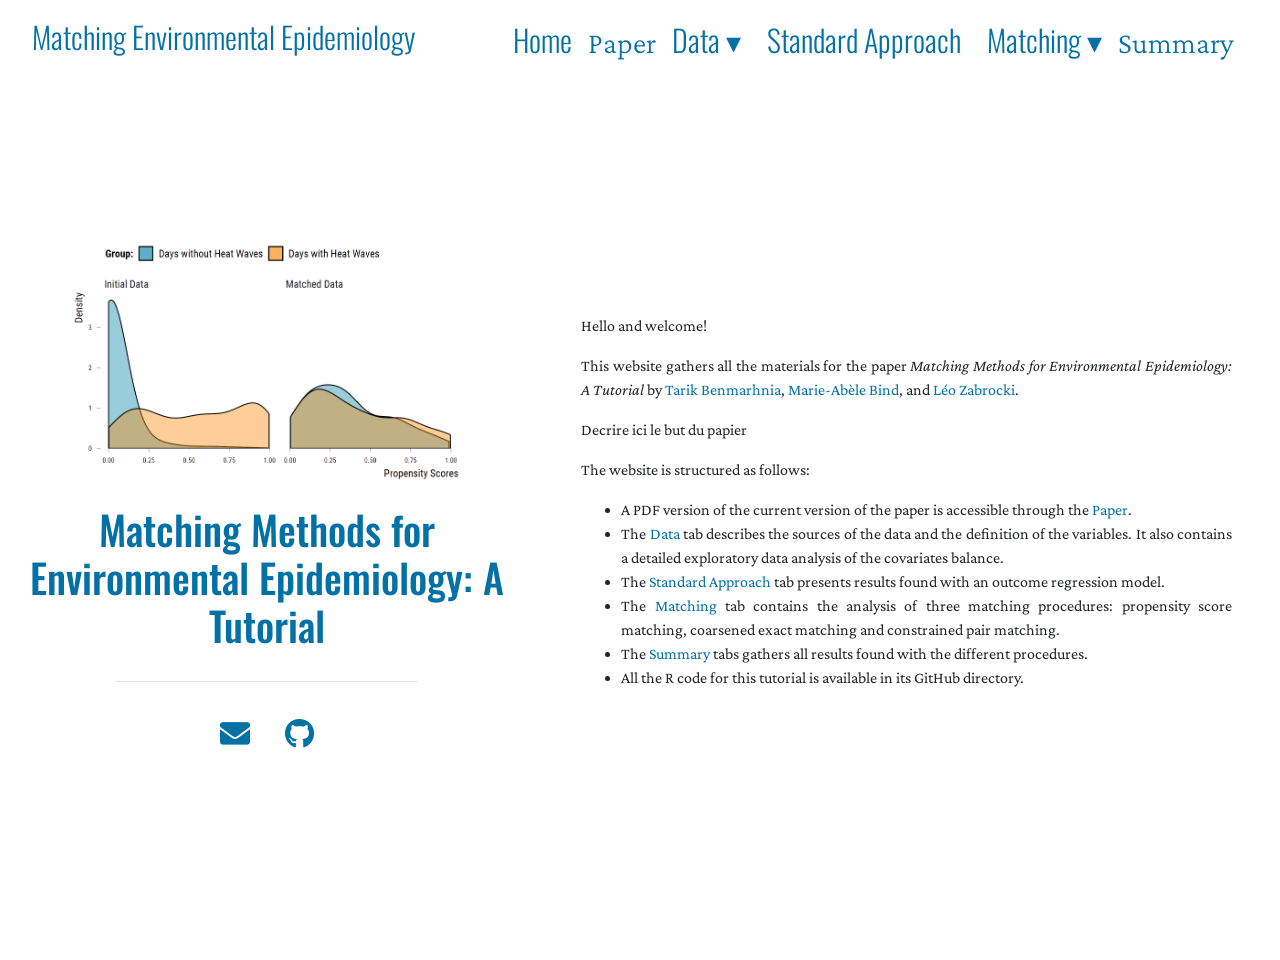
==== docs/index.html @ 8f3cc292 "push online" ====
<!doctype html>
<html lang="en">
  <head>
    <!-- Required meta tags -->
    <meta charset="utf-8">
    <meta name="viewport" content="width=device-width, initial-scale=1, shrink-to-fit=no">

    <!-- Bootstrap CSS -->
    <link rel="stylesheet" href="https://stackpath.bootstrapcdn.com/bootstrap/4.5.0/css/bootstrap.min.css">

    <link href="https://fonts.googleapis.com/css2?family=Roboto+Slab&display=swap" rel="stylesheet">
    <style type="text/css">body {font-family: 'Roboto Slab', serif;}</style>

    <title>Matching Methods for Environmental Epidemiology: A Tutorial</title>

    
          <!--radix_placeholder_navigation_in_header-->
          <meta name="distill:offset" content=""/>

          <script type="application/javascript">

            window.headroom_prevent_pin = false;

            window.document.addEventListener("DOMContentLoaded", function (event) {

              // initialize headroom for banner
              var header = $('header').get(0);
              var headerHeight = header.offsetHeight;
              var headroom = new Headroom(header, {
                tolerance: 5,
                onPin : function() {
                  if (window.headroom_prevent_pin) {
                    window.headroom_prevent_pin = false;
                    headroom.unpin();
                  }
                }
              });
              headroom.init();
              if(window.location.hash)
                headroom.unpin();
              $(header).addClass('headroom--transition');

              // offset scroll location for banner on hash change
              // (see: https://github.com/WickyNilliams/headroom.js/issues/38)
              window.addEventListener("hashchange", function(event) {
                window.scrollTo(0, window.pageYOffset - (headerHeight + 25));
              });

              // responsive menu
              $('.distill-site-header').each(function(i, val) {
                var topnav = $(this);
                var toggle = topnav.find('.nav-toggle');
                toggle.on('click', function() {
                  topnav.toggleClass('responsive');
                });
              });

              // nav dropdowns
              $('.nav-dropbtn').click(function(e) {
                $(this).next('.nav-dropdown-content').toggleClass('nav-dropdown-active');
                $(this).parent().siblings('.nav-dropdown')
                   .children('.nav-dropdown-content').removeClass('nav-dropdown-active');
              });
              $("body").click(function(e){
                $('.nav-dropdown-content').removeClass('nav-dropdown-active');
              });
              $(".nav-dropdown").click(function(e){
                e.stopPropagation();
              });
            });
          </script>

          <style type="text/css">

          /* Theme (user-documented overrideables for nav appearance) */

          .distill-site-nav {
            color: rgba(255, 255, 255, 0.8);
            background-color: #0F2E3D;
            font-size: 15px;
            font-weight: 300;
          }

          .distill-site-nav a {
            color: inherit;
            text-decoration: none;
          }

          .distill-site-nav a:hover {
            color: white;
          }

          @media print {
            .distill-site-nav {
              display: none;
            }
          }

          .distill-site-header {

          }

          .distill-site-footer {

          }


          /* Site Header */

          .distill-site-header {
            width: 100%;
            box-sizing: border-box;
            z-index: 3;
          }

          .distill-site-header .nav-left {
            display: inline-block;
            margin-left: 8px;
          }

          @media screen and (max-width: 768px) {
            .distill-site-header .nav-left {
              margin-left: 0;
            }
          }


          .distill-site-header .nav-right {
            float: right;
            margin-right: 8px;
          }

          .distill-site-header a,
          .distill-site-header .title {
            display: inline-block;
            text-align: center;
            padding: 14px 10px 14px 10px;
          }

          .distill-site-header .title {
            font-size: 18px;
            min-width: 150px;
          }

          .distill-site-header .logo {
            padding: 0;
          }

          .distill-site-header .logo img {
            display: none;
            max-height: 20px;
            width: auto;
            margin-bottom: -4px;
          }

          .distill-site-header .nav-image img {
            max-height: 18px;
            width: auto;
            display: inline-block;
            margin-bottom: -3px;
          }



          @media screen and (min-width: 1000px) {
            .distill-site-header .logo img {
              display: inline-block;
            }
            .distill-site-header .nav-left {
              margin-left: 20px;
            }
            .distill-site-header .nav-right {
              margin-right: 20px;
            }
            .distill-site-header .title {
              padding-left: 12px;
            }
          }


          .distill-site-header .nav-toggle {
            display: none;
          }

          .nav-dropdown {
            display: inline-block;
            position: relative;
          }

          .nav-dropdown .nav-dropbtn {
            border: none;
            outline: none;
            color: rgba(255, 255, 255, 0.8);
            padding: 16px 10px;
            background-color: transparent;
            font-family: inherit;
            font-size: inherit;
            font-weight: inherit;
            margin: 0;
            margin-top: 1px;
            z-index: 2;
          }

          .nav-dropdown-content {
            display: none;
            position: absolute;
            background-color: white;
            min-width: 200px;
            border: 1px solid rgba(0,0,0,0.15);
            border-radius: 4px;
            box-shadow: 0px 8px 16px 0px rgba(0,0,0,0.1);
            z-index: 1;
            margin-top: 2px;
            white-space: nowrap;
            padding-top: 4px;
            padding-bottom: 4px;
          }

          .nav-dropdown-content hr {
            margin-top: 4px;
            margin-bottom: 4px;
            border: none;
            border-bottom: 1px solid rgba(0, 0, 0, 0.1);
          }

          .nav-dropdown-active {
            display: block;
          }

          .nav-dropdown-content a, .nav-dropdown-content .nav-dropdown-header {
            color: black;
            padding: 6px 24px;
            text-decoration: none;
            display: block;
            text-align: left;
          }

          .nav-dropdown-content .nav-dropdown-header {
            display: block;
            padding: 5px 24px;
            padding-bottom: 0;
            text-transform: uppercase;
            font-size: 14px;
            color: #999999;
            white-space: nowrap;
          }

          .nav-dropdown:hover .nav-dropbtn {
            color: white;
          }

          .nav-dropdown-content a:hover {
            background-color: #ddd;
            color: black;
          }

          .nav-right .nav-dropdown-content {
            margin-left: -45%;
            right: 0;
          }

          @media screen and (max-width: 768px) {
            .distill-site-header a, .distill-site-header .nav-dropdown  {display: none;}
            .distill-site-header a.nav-toggle {
              float: right;
              display: block;
            }
            .distill-site-header .title {
              margin-left: 0;
            }
            .distill-site-header .nav-right {
              margin-right: 0;
            }
            .distill-site-header {
              overflow: hidden;
            }
            .nav-right .nav-dropdown-content {
              margin-left: 0;
            }
          }


          @media screen and (max-width: 768px) {
            .distill-site-header.responsive {position: relative; min-height: 500px; }
            .distill-site-header.responsive a.nav-toggle {
              position: absolute;
              right: 0;
              top: 0;
            }
            .distill-site-header.responsive a,
            .distill-site-header.responsive .nav-dropdown {
              display: block;
              text-align: left;
            }
            .distill-site-header.responsive .nav-left,
            .distill-site-header.responsive .nav-right {
              width: 100%;
            }
            .distill-site-header.responsive .nav-dropdown {float: none;}
            .distill-site-header.responsive .nav-dropdown-content {position: relative;}
            .distill-site-header.responsive .nav-dropdown .nav-dropbtn {
              display: block;
              width: 100%;
              text-align: left;
            }
          }

          /* Site Footer */

          .distill-site-footer {
            width: 100%;
            overflow: hidden;
            box-sizing: border-box;
            z-index: 3;
            margin-top: 30px;
            padding-top: 30px;
            padding-bottom: 30px;
            text-align: center;
          }

          /* Headroom */

          d-title {
            padding-top: 6rem;
          }

          @media print {
            d-title {
              padding-top: 4rem;
            }
          }

          .headroom {
            z-index: 1000;
            position: fixed;
            top: 0;
            left: 0;
            right: 0;
          }

          .headroom--transition {
            transition: all .4s ease-in-out;
          }

          .headroom--unpinned {
            top: -100px;
          }

          .headroom--pinned {
            top: 0;
          }

          /* adjust viewport for navbar height */
          /* helps vertically center bootstrap (non-distill) content */
          .min-vh-100 {
            min-height: calc(100vh - 100px) !important;
          }

          </style>

          <script src="site_libs/jquery-3.6.0/jquery-3.6.0.min.js"></script>
          <link href="site_libs/font-awesome-5.1.0/css/all.css" rel="stylesheet"/>
          <link href="site_libs/font-awesome-5.1.0/css/v4-shims.css" rel="stylesheet"/>
          <script src="site_libs/headroom-0.9.4/headroom.min.js"></script>
          <script src="site_libs/autocomplete-0.37.1/autocomplete.min.js"></script>
          <script src="site_libs/fuse-6.4.1/fuse.min.js"></script>

          <script type="application/javascript">

          function getMeta(metaName) {
            var metas = document.getElementsByTagName('meta');
            for (let i = 0; i < metas.length; i++) {
              if (metas[i].getAttribute('name') === metaName) {
                return metas[i].getAttribute('content');
              }
            }
            return '';
          }

          function offsetURL(url) {
            var offset = getMeta('distill:offset');
            return offset ? offset + '/' + url : url;
          }

          function createFuseIndex() {

            // create fuse index
            var options = {
              keys: [
                { name: 'title', weight: 20 },
                { name: 'categories', weight: 15 },
                { name: 'description', weight: 10 },
                { name: 'contents', weight: 5 },
              ],
              ignoreLocation: true,
              threshold: 0
            };
            var fuse = new window.Fuse([], options);

            // fetch the main search.json
            return fetch(offsetURL('search.json'))
              .then(function(response) {
                if (response.status == 200) {
                  return response.json().then(function(json) {
                    // index main articles
                    json.articles.forEach(function(article) {
                      fuse.add(article);
                    });
                    // download collections and index their articles
                    return Promise.all(json.collections.map(function(collection) {
                      return fetch(offsetURL(collection)).then(function(response) {
                        if (response.status === 200) {
                          return response.json().then(function(articles) {
                            articles.forEach(function(article) {
                              fuse.add(article);
                            });
                          })
                        } else {
                          return Promise.reject(
                            new Error('Unexpected status from search index request: ' +
                                      response.status)
                          );
                        }
                      });
                    })).then(function() {
                      return fuse;
                    });
                  });

                } else {
                  return Promise.reject(
                    new Error('Unexpected status from search index request: ' +
                                response.status)
                  );
                }
              });
          }

          window.document.addEventListener("DOMContentLoaded", function (event) {

            // get search element (bail if we don't have one)
            var searchEl = window.document.getElementById('distill-search');
            if (!searchEl)
              return;

            createFuseIndex()
              .then(function(fuse) {

                // make search box visible
                searchEl.classList.remove('hidden');

                // initialize autocomplete
                var options = {
                  autoselect: true,
                  hint: false,
                  minLength: 2,
                };
                window.autocomplete(searchEl, options, [{
                  source: function(query, callback) {
                    const searchOptions = {
                      isCaseSensitive: false,
                      shouldSort: true,
                      minMatchCharLength: 2,
                      limit: 10,
                    };
                    var results = fuse.search(query, searchOptions);
                    callback(results
                      .map(function(result) { return result.item; })
                    );
                  },
                  templates: {
                    suggestion: function(suggestion) {
                      var img = suggestion.preview && Object.keys(suggestion.preview).length > 0
                        ? `<img src="${offsetURL(suggestion.preview)}"</img>`
                        : '';
                      var html = `
                        <div class="search-item">
                          <h3>${suggestion.title}</h3>
                          <div class="search-item-description">
                            ${suggestion.description || ''}
                          </div>
                          <div class="search-item-preview">
                            ${img}
                          </div>
                        </div>
                      `;
                      return html;
                    }
                  }
                }]).on('autocomplete:selected', function(event, suggestion) {
                  window.location.href = offsetURL(suggestion.path);
                });
                // remove inline display style on autocompleter (we want to
                // manage responsive display via css)
                $('.algolia-autocomplete').css("display", "");
              })
              .catch(function(error) {
                console.log(error);
              });

          });

          </script>

          <style type="text/css">

          .nav-search {
            font-size: x-small;
          }

          /* Algolioa Autocomplete */

          .algolia-autocomplete {
            display: inline-block;
            margin-left: 10px;
            vertical-align: sub;
            background-color: white;
            color: black;
            padding: 6px;
            padding-top: 8px;
            padding-bottom: 0;
            border-radius: 6px;
            border: 1px #0F2E3D solid;
            width: 180px;
          }


          @media screen and (max-width: 768px) {
            .distill-site-nav .algolia-autocomplete {
              display: none;
              visibility: hidden;
            }
            .distill-site-nav.responsive .algolia-autocomplete {
              display: inline-block;
              visibility: visible;
            }
            .distill-site-nav.responsive .algolia-autocomplete .aa-dropdown-menu {
              margin-left: 0;
              width: 400px;
              max-height: 400px;
            }
          }

          .algolia-autocomplete .aa-input, .algolia-autocomplete .aa-hint {
            width: 90%;
            outline: none;
            border: none;
          }

          .algolia-autocomplete .aa-hint {
            color: #999;
          }
          .algolia-autocomplete .aa-dropdown-menu {
            width: 550px;
            max-height: 70vh;
            overflow-x: visible;
            overflow-y: scroll;
            padding: 5px;
            margin-top: 3px;
            margin-left: -150px;
            background-color: #fff;
            border-radius: 5px;
            border: 1px solid #999;
            border-top: none;
          }

          .algolia-autocomplete .aa-dropdown-menu .aa-suggestion {
            cursor: pointer;
            padding: 5px 4px;
            border-bottom: 1px solid #eee;
          }

          .algolia-autocomplete .aa-dropdown-menu .aa-suggestion:last-of-type {
            border-bottom: none;
            margin-bottom: 2px;
          }

          .algolia-autocomplete .aa-dropdown-menu .aa-suggestion .search-item {
            overflow: hidden;
            font-size: 0.8em;
            line-height: 1.4em;
          }

          .algolia-autocomplete .aa-dropdown-menu .aa-suggestion .search-item h3 {
            font-size: 1rem;
            margin-block-start: 0;
            margin-block-end: 5px;
          }

          .algolia-autocomplete .aa-dropdown-menu .aa-suggestion .search-item-description {
            display: inline-block;
            overflow: hidden;
            height: 2.8em;
            width: 80%;
            margin-right: 4%;
          }

          .algolia-autocomplete .aa-dropdown-menu .aa-suggestion .search-item-preview {
            display: inline-block;
            width: 15%;
          }

          .algolia-autocomplete .aa-dropdown-menu .aa-suggestion .search-item-preview img {
            height: 3em;
            width: auto;
            display: none;
          }

          .algolia-autocomplete .aa-dropdown-menu .aa-suggestion .search-item-preview img[src] {
            display: initial;
          }

          .algolia-autocomplete .aa-dropdown-menu .aa-suggestion.aa-cursor {
            background-color: #eee;
          }
          .algolia-autocomplete .aa-dropdown-menu .aa-suggestion em {
            font-weight: bold;
            font-style: normal;
          }

          </style>


          <!--/radix_placeholder_navigation_in_header-->
          <!--radix_placeholder_site_in_header-->
          <!--/radix_placeholder_site_in_header-->
          
          <style type="text/css">
          body {
            padding-top: 60px;
          }
          </style>
          <style type="text/css">
          /* base variables */

          /* Edit the CSS properties in this file to create a custom
             Distill theme. Only edit values in the right column
             for each row; values shown are the CSS defaults.
             To return any property to the default,
             you may set its value to: unset
             All rows must end with a semi-colon.                      */

          /* Optional: embed custom fonts here with `@import`          */
          /* This must remain at the top of this file.                 */



          html {
            /*-- Main font sizes --*/
            --title-size:      50px;
            --body-size:       1.06rem;
            --code-size:       14px;
            --aside-size:      12px;
            --fig-cap-size:    13px;
            /*-- Main font colors --*/
            --title-color:     #000000;
            --header-color:    rgba(0, 0, 0, 0.8);
            --body-color:      rgba(0, 0, 0, 0.8);
            --aside-color:     rgba(0, 0, 0, 0.6);
            --fig-cap-color:   rgba(0, 0, 0, 0.6);
            /*-- Specify custom fonts ~~~ must be imported above   --*/
            --heading-font:    sans-serif;
            --mono-font:       monospace;
            --body-font:       sans-serif;
            --navbar-font:     sans-serif;  /* websites + blogs only */
          }

          /*-- ARTICLE METADATA --*/
          d-byline {
            --heading-size:    0.6rem;
            --heading-color:   rgba(0, 0, 0, 0.5);
            --body-size:       0.8rem;
            --body-color:      rgba(0, 0, 0, 0.8);
          }

          /*-- ARTICLE TABLE OF CONTENTS --*/
          .d-contents {
            --heading-size:    18px;
            --contents-size:   13px;
          }

          /*-- ARTICLE APPENDIX --*/
          d-appendix {
            --heading-size:    15px;
            --heading-color:   rgba(0, 0, 0, 0.65);
            --text-size:       0.8em;
            --text-color:      rgba(0, 0, 0, 0.5);
          }

          /*-- WEBSITE HEADER + FOOTER --*/
          /* These properties only apply to Distill sites and blogs  */

          .distill-site-header {
            --title-size:       18px;
            --text-color:       rgba(255, 255, 255, 0.8);
            --text-size:        15px;
            --hover-color:      white;
            --bkgd-color:       #0F2E3D;
          }

          .distill-site-footer {
            --text-color:       rgba(255, 255, 255, 0.8);
            --text-size:        15px;
            --hover-color:      white;
            --bkgd-color:       #0F2E3D;
          }

          /*-- Additional custom styles --*/
          /* Add any additional CSS rules below                      */
          </style>
          <style type="text/css">
          /* base variables */

          /* Edit the CSS properties in this file to create a custom
             Distill theme. Only edit values in the right column
             for each row; values shown are the CSS defaults.
             To return any property to the default,
             you may set its value to: unset
             All rows must end with a semi-colon.                      */

          /* Optional: embed custom fonts here with `@import`          */
          /* This must remain at the top of this file.                 */

          /* Optional: embed custom fonts here with `@import`          */
          /* This must remain at the top of this file.                 */
          @import url('https://fonts.googleapis.com/css2?family=Roboto+Condensed');
          @import url('https://fonts.googleapis.com/css2?family=Roboto');
          @import url('https://fonts.googleapis.com/css2?family=Fira+Sans');
          @import url('https://fonts.googleapis.com/css2?family=Oswald');
          @import url('https://fonts.googleapis.com/css2?family=Crimson+Pro');


          html {
            /*-- Main font sizes --*/
            --title-size:      50px;
            --body-size:       20px;
            --code-size:       14px;
            --aside-size:      12px;
            --fig-cap-size:    13px;
            /*-- Main font colors --*/
            --title-color:     #0471a6;
            --header-color:    #0471a6;
            --body-color:      rgba(0, 0, 0, 0.8);
            --aside-color:     #0471a6;
            --fig-cap-color:   #0471a6;
            /*-- Specify custom fonts ~~~ must be imported above   --*/
            --heading-font:    'Oswald', sans-serif;
            --mono-font:       'Fira Sans', monospace;
            --body-font:       'Crimson Pro', serif;
            --navbar-font:     'Oswald', sans-serif;  /* websites + blogs only */
          }

          /*-- ARTICLE METADATA --*/
          d-byline {
            --heading-size:    0.6rem;
            --heading-color:   rgba(0, 0, 0, 0.5);
            --body-size:       0.8rem;
            --body-color:      rgba(0, 0, 0, 0.8);
          }

          /*-- ARTICLE TABLE OF CONTENTS --*/
          .d-contents {
            --heading-size:    18px;
            --contents-size:   13px;
          }

          /*-- ARTICLE APPENDIX --*/
          d-appendix {
            --heading-size:    15px;
            --heading-color:   rgba(0, 0, 0, 0.65);
            --text-size:       0.8em;
            --text-color:      rgba(0, 0, 0, 0.5);
          }

          /*-- WEBSITE HEADER + FOOTER --*/
          /* These properties only apply to Distill sites and blogs  */

          .distill-site-header {
            --title-size:       30px;
            --text-color:       #0471a6;
            --text-size:        30px;
            --hover-color:      #f4a261;
            --bkgd-color:       #FFFFFF;
            --font-weight:      700;

          }

          .distill-site-footer {
            --text-color:       rgba(255, 255, 255, 0.8);
            --text-size:        15px;
            --hover-color:      white;
            --bkgd-color:       #FFFFFF;
          }

          /*-- Additional custom styles --*/
          /* Add any additional CSS rules below                      */

          a:link {
            color: #0471a6;
          }

          /* mouse over link */
          a:hover {
            color: #f4a261;
          }


          a:visited {
            color: #0471a6;
          }


          /* Buttons on home page */

          .btn-outline-dark {
              background-color: #fff;
              font-size: 30px;
              color: #0471a6;
              border: 0px;
          }

          .btn-outline-dark:hover {
              background-color: #f4a261;
          }


          aside {
              float: right;
              color: blue;
          }
          </style>
          <style type="text/css">
          /* base style */

          /* FONT FAMILIES */

          :root {
            --heading-default: -apple-system, BlinkMacSystemFont, "Segoe UI", Roboto, Oxygen, Ubuntu, Cantarell, "Fira Sans", "Droid Sans", "Helvetica Neue", Arial, sans-serif;
            --mono-default: Consolas, Monaco, 'Andale Mono', 'Ubuntu Mono', monospace;
            --body-default: -apple-system, BlinkMacSystemFont, "Segoe UI", Roboto, Oxygen, Ubuntu, Cantarell, "Fira Sans", "Droid Sans", "Helvetica Neue", Arial, sans-serif;
          }

          body,
          .posts-list .post-preview p,
          .posts-list .description p {
            font-family: var(--body-font), var(--body-default);
          }

          h1, h2, h3, h4, h5, h6,
          .posts-list .post-preview h2,
          .posts-list .description h2 {
            font-family: var(--heading-font), var(--heading-default);
          }

          d-article div.sourceCode code,
          d-article pre code {
            font-family: var(--mono-font), var(--mono-default);
          }


          /*-- TITLE --*/
          d-title h1,
          .posts-list > h1 {
            color: var(--title-color, black);
          }

          d-title h1 {
            font-size: var(--title-size, 50px);
          }

          /*-- HEADERS --*/
          d-article h1,
          d-article h2,
          d-article h3,
          d-article h4,
          d-article h5,
          d-article h6 {
            color: var(--header-color, rgba(0, 0, 0, 0.8));
          }

          /*-- BODY --*/
          d-article > p,  /* only text inside of <p> tags */
          d-article > ul, /* lists */
          d-article > ol {
            color: var(--body-color, rgba(0, 0, 0, 0.8));
            font-size: var(--body-size, 1.06rem);
          }


          /*-- CODE --*/
          d-article div.sourceCode code,
          d-article pre code {
            font-size: var(--code-size, 14px);
          }

          /*-- ASIDE --*/
          d-article aside {
            font-size: var(--aside-size, 12px);
            color: var(--aside-color, rgba(0, 0, 0, 0.6));
          }

          /*-- FIGURE CAPTIONS --*/
          figure .caption,
          figure figcaption,
          .figure .caption {
            font-size: var(--fig-cap-size, 13px);
            color: var(--fig-cap-color, rgba(0, 0, 0, 0.6));
          }

          /*-- METADATA --*/
          d-byline h3 {
            font-size: var(--heading-size, 0.6rem);
            color: var(--heading-color, rgba(0, 0, 0, 0.5));
          }

          d-byline {
            font-size: var(--body-size, 0.8rem);
            color: var(--body-color, rgba(0, 0, 0, 0.8));
          }

          d-byline a,
          d-article d-byline a {
            color: var(--body-color, rgba(0, 0, 0, 0.8));
          }

          /*-- TABLE OF CONTENTS --*/
          .d-contents nav h3 {
            font-size: var(--heading-size, 18px);
          }

          .d-contents nav a {
            font-size: var(--contents-size, 13px);
          }

          /*-- APPENDIX --*/
          d-appendix h3 {
            font-size: var(--heading-size, 15px);
            color: var(--heading-color, rgba(0, 0, 0, 0.65));
          }

          d-appendix {
            font-size: var(--text-size, 0.8em);
            color: var(--text-color, rgba(0, 0, 0, 0.5));
          }

          d-appendix d-footnote-list a.footnote-backlink {
            color: var(--text-color, rgba(0, 0, 0, 0.5));
          }

          /*-- WEBSITE HEADER + FOOTER --*/
          .distill-site-header .title {
            font-size: var(--title-size, 18px);
            font-family: var(--navbar-font), var(--heading-default);
          }

          .distill-site-header a,
          .nav-dropdown .nav-dropbtn {
            font-family: var(--navbar-font), var(--heading-default);
          }

          .nav-dropdown .nav-dropbtn {
            color: var(--text-color, rgba(255, 255, 255, 0.8));
            font-size: var(--text-size, 15px);
          }

          .distill-site-header a:hover,
          .nav-dropdown:hover .nav-dropbtn {
            color: var(--hover-color, white);
          }

          .distill-site-header {
            font-size: var(--text-size, 15px);
            color: var(--text-color, rgba(255, 255, 255, 0.8));
            background-color: var(--bkgd-color, #0F2E3D);
          }

          .distill-site-footer {
            font-size: var(--text-size, 15px);
            color: var(--text-color, rgba(255, 255, 255, 0.8));
            background-color: var(--bkgd-color, #0F2E3D);
          }

          .distill-site-footer a:hover {
            color: var(--hover-color, white);
          }</style>
          <script src="C:\Users\leoza\OneDrive\Documents\R\win-library\4.1\rmarkdown\rmd\h\pandoc\header-attrs.js"></script>
    
    
  </head>
  <body>

          <!--radix_placeholder_navigation_before_body-->
          <header class="header header--fixed" role="banner">
          <nav class="distill-site-nav distill-site-header">
          <div class="nav-left">
          <a href="index.html" class="title">Matching Environmental Epidemiology</a>
          </div>
          <div class="nav-right">
          <a href="index.html">Home</a>
          <span class="nav-dropdown-header">Paper</span>
          <div class="nav-dropdown">
          <button class="nav-dropbtn">
          Data
           
          <span class="down-arrow">&#x25BE;</span>
          </button>
          <div class="nav-dropdown-content">
          <span class="nav-dropdown-header">Sources</span>
          <span class="nav-dropdown-header">Codebook</span>
          <a href="eda_covariates_balance.html">EDA</a>
          </div>
          </div>
          <a href="outcome_regression_analysis.html">Standard Approach</a>
          <div class="nav-dropdown">
          <button class="nav-dropbtn">
          Matching
           
          <span class="down-arrow">&#x25BE;</span>
          </button>
          <div class="nav-dropdown-content">
          <span class="nav-dropdown-header">Propensity Score Matching</span>
          <a href="propensity_score_matching.html"></a>
          <span class="nav-dropdown-header">Coarsened Exact Matching</span>
          <a href="coarsened_exact_matching.html"></a>
          <span class="nav-dropdown-header">Constrained Pair Matching</span>
          <a href="constrained_pair_matching.html"></a>
          </div>
          </div>
          <span class="nav-dropdown-header">Summary</span>
          <a href="summary_results.html"></a>
          <a href="javascript:void(0);" class="nav-toggle">&#9776;</a>
          </div>
          </nav>
          </header>
          <!--/radix_placeholder_navigation_before_body-->
          <!--radix_placeholder_site_before_body-->
          <!--/radix_placeholder_site_before_body-->
    
    <div class="container-fluid d-none d-lg-block d-xl-block">
      <div class="d-flex row flex-row vh-100">
        <div class="d-flex flex-column col-5 align-items-center text-center align-self-center">
          <div class="mx-auto text-center">
            <div class="p-3">
              <img src=3.outputs/cover_picture.png style="height:15rem" class="rounded">
            </div>
            <div class="p-2">
              <h1>Matching Methods for Environmental Epidemiology: A Tutorial</h1>
            </div>
            <hr style="width:60%;"/>
            <div class="p-2">
              <div id="icon-list">
                <ul class="list-inline">
                                    <li class="list-inline-item">
                    <a href=mailto:leo.zabrocki@gmail.com>
                      <button type="button" class="btn btn-outline-dark mb-2">
                        <i id="icons" class="fas fa-envelope big-icon"></i>
                      </button>
                    </a>
                  </li>
                                    <li class="list-inline-item">
                    <a href=https://github.com/lzabrocki>
                      <button type="button" class="btn btn-outline-dark mb-2">
                        <i id="icons" class="fab fa-github big-icon"></i>
                      </button>
                    </a>
                  </li>
                                  </ul>
              </div>
            </div>
          </div>
        </div>
<div class="d-flex flex-column col px-5 align-items-center align-self-center mh-100" style="overflow-y: none;">
          <div class="my-5" id="content">
            <style type="text/css">
            a:link {
              color: #0471a6;
            }

            a:hover {
              color: #f4a261;
            }

            a:visited {
              color: #0471a6;
            }

            h1 {
              color: #0471a6;
            }
            </style>
            <div align="justify">
            <p>Hello and welcome!</p>
            <p>This website gathers all the materials for the paper <em>Matching Methods for Environmental Epidemiology: A Tutorial</em> by <a href="https://profiles.ucsd.edu/tarik.benmarhnia">Tarik Benmarhnia</a>, <a href="https://biostatistics.massgeneral.org/faculty/marie-abele-bind-phd/">Marie-Abèle Bind</a>, and <a href="https://lzabrocki.github.io/">Léo Zabrocki</a>.</p>
            <p>Decrire ici le but du papier</p>
            <p>The website is structured as follows:</p>
            <ul>
            <li>A PDF version of the current version of the paper is accessible through the <span style="color:#0471a6">Paper</span>.</li>
            <li>The <span style="color:#0471a6">Data</span> tab describes the sources of the data and the definition of the variables. It also contains a detailed exploratory data analysis of the covariates balance.</li>
            <li>The <span style="color:#0471a6">Standard Approach</span> tab presents results found with an outcome regression model.</li>
            <li>The <span style="color:#0471a6">Matching</span> tab contains the analysis of three matching procedures: propensity score matching, coarsened exact matching and constrained pair matching.</li>
            <li>The <span style="color:#0471a6">Summary</span> tabs gathers all results found with the different procedures.</li>
            <li>All the R code for this tutorial is available in its GitHub directory.</li>
            </ul>
            </div>
          </div>
        </div>
      </div>
    </div>

    <div class="container-flex min-vh-100 d-block d-lg-none d-xl-none">
      <div class="d-flex flex-row justify-content-center">
        <div class="d-flex flex-col">
          <div class="mx-auto">
            <div class="p-3 mt-3 text-center">
              <img src=3.outputs/cover_picture.png style="height:15rem" class="rounded">
            </div>
            <div class="p-2 text-center">
              <h1>Matching Methods for Environmental Epidemiology: A Tutorial</h1>
            </div>
            <hr style="width:60%;"/>

            <div class="row justify-content-center align-items-center">
              <div class="col-8 p-1 text-center">
                <div class="list-group">
                                    <a href=mailto:leo.zabrocki@gmail.com>
                    <button type="button" class="list-group-item list-group-item-action my-1 rounded">
                      <i id="icons" class="fas fa-envelope big-icon"></i>
                    </button>
                  </a>
                                    <a href=https://github.com/lzabrocki>
                    <button type="button" class="list-group-item list-group-item-action my-1 rounded">
                      <i id="icons" class="fab fa-github big-icon"></i>
                    </button>
                  </a>
                                  </div>
              </div>
            </div>
            <div class="p pt-4 px-5">
              <style type="text/css">
              a:link {
                color: #0471a6;
              }

              a:hover {
                color: #f4a261;
              }

              a:visited {
                color: #0471a6;
              }

              h1 {
                color: #0471a6;
              }
              </style>
              <div align="justify">
              <p>Hello and welcome!</p>
              <p>This website gathers all the materials for the paper <em>Matching Methods for Environmental Epidemiology: A Tutorial</em> by <a href="https://profiles.ucsd.edu/tarik.benmarhnia">Tarik Benmarhnia</a>, <a href="https://biostatistics.massgeneral.org/faculty/marie-abele-bind-phd/">Marie-Abèle Bind</a>, and <a href="https://lzabrocki.github.io/">Léo Zabrocki</a>.</p>
              <p>Decrire ici le but du papier</p>
              <p>The website is structured as follows:</p>
              <ul>
              <li>A PDF version of the current version of the paper is accessible through the <span style="color:#0471a6">Paper</span>.</li>
              <li>The <span style="color:#0471a6">Data</span> tab describes the sources of the data and the definition of the variables. It also contains a detailed exploratory data analysis of the covariates balance.</li>
              <li>The <span style="color:#0471a6">Standard Approach</span> tab presents results found with an outcome regression model.</li>
              <li>The <span style="color:#0471a6">Matching</span> tab contains the analysis of three matching procedures: propensity score matching, coarsened exact matching and constrained pair matching.</li>
              <li>The <span style="color:#0471a6">Summary</span> tabs gathers all results found with the different procedures.</li>
              <li>All the R code for this tutorial is available in its GitHub directory.</li>
              </ul>
              </div>
            </div>
        </div>
      </div>
    </div>

    <!-- Optional JavaScript -->
    <!-- jQuery first, then Popper.js, then Bootstrap JS -->
    <script src="https://code.jquery.com/jquery-3.5.1.slim.min.js" integrity="sha384-DfXdz2htPH0lsSSs5nCTpuj/zy4C+OGpamoFVy38MVBnE+IbbVYUew+OrCXaRkfj" crossorigin="anonymous"></script>
    <script src="https://cdn.jsdelivr.net/npm/popper.js@1.16.0/dist/umd/popper.min.js" integrity="sha384-Q6E9RHvbIyZFJoft+2mJbHaEWldlvI9IOYy5n3zV9zzTtmI3UksdQRVvoxMfooAo" crossorigin="anonymous"></script>
    <script src="https://stackpath.bootstrapcdn.com/bootstrap/4.5.0/js/bootstrap.min.js" integrity="sha384-OgVRvuATP1z7JjHLkuOU7Xw704+h835Lr+6QL9UvYjZE3Ipu6Tp75j7Bh/kR0JKI" crossorigin="anonymous"></script>

      <!--radix_placeholder_site_after_body-->
      <!--/radix_placeholder_site_after_body-->
      <!--radix_placeholder_navigation_after_body-->
      <!--/radix_placeholder_navigation_after_body-->
  
  </body>
</html>
---- docs/site_libs/font-awesome-5.1.0/css/all.css ----
/*!
 * Font Awesome Free 5.1.0 by @fontawesome - https://fontawesome.com
 * License - https://fontawesome.com/license (Icons: CC BY 4.0, Fonts: SIL OFL 1.1, Code: MIT License)
 */
.fa,.fab,.fal,.far,.fas{-moz-osx-font-smoothing:grayscale;-webkit-font-smoothing:antialiased;display:inline-block;font-style:normal;font-variant:normal;text-rendering:auto;line-height:1}.fa-lg{font-size:1.33333em;line-height:.75em;vertical-align:-.0667em}.fa-xs{font-size:.75em}.fa-sm{font-size:.875em}.fa-1x{font-size:1em}.fa-2x{font-size:2em}.fa-3x{font-size:3em}.fa-4x{font-size:4em}.fa-5x{font-size:5em}.fa-6x{font-size:6em}.fa-7x{font-size:7em}.fa-8x{font-size:8em}.fa-9x{font-size:9em}.fa-10x{font-size:10em}.fa-fw{text-align:center;width:1.25em}.fa-ul{list-style-type:none;margin-left:2.5em;padding-left:0}.fa-ul>li{position:relative}.fa-li{left:-2em;position:absolute;text-align:center;width:2em;line-height:inherit}.fa-border{border:.08em solid #eee;border-radius:.1em;padding:.2em .25em .15em}.fa-pull-left{float:left}.fa-pull-right{float:right}.fa.fa-pull-left,.fab.fa-pull-left,.fal.fa-pull-left,.far.fa-pull-left,.fas.fa-pull-left{margin-right:.3em}.fa.fa-pull-right,.fab.fa-pull-right,.fal.fa-pull-right,.far.fa-pull-right,.fas.fa-pull-right{margin-left:.3em}.fa-spin{animation:a 2s infinite linear}.fa-pulse{animation:a 1s infinite steps(8)}@keyframes a{0%{transform:rotate(0deg)}to{transform:rotate(1turn)}}.fa-rotate-90{-ms-filter:"progid:DXImageTransform.Microsoft.BasicImage(rotation=1)";transform:rotate(90deg)}.fa-rotate-180{-ms-filter:"progid:DXImageTransform.Microsoft.BasicImage(rotation=2)";transform:rotate(180deg)}.fa-rotate-270{-ms-filter:"progid:DXImageTransform.Microsoft.BasicImage(rotation=3)";transform:rotate(270deg)}.fa-flip-horizontal{-ms-filter:"progid:DXImageTransform.Microsoft.BasicImage(rotation=0, mirror=1)";transform:scaleX(-1)}.fa-flip-vertical{transform:scaleY(-1)}.fa-flip-horizontal.fa-flip-vertical,.fa-flip-vertical{-ms-filter:"progid:DXImageTransform.Microsoft.BasicImage(rotation=2, mirror=1)"}.fa-flip-horizontal.fa-flip-vertical{transform:scale(-1)}:root .fa-flip-horizontal,:root .fa-flip-vertical,:root .fa-rotate-90,:root .fa-rotate-180,:root .fa-rotate-270{-webkit-filter:none;filter:none}.fa-stack{display:inline-block;height:2em;line-height:2em;position:relative;vertical-align:middle;width:2em}.fa-stack-1x,.fa-stack-2x{left:0;position:absolute;text-align:center;width:100%}.fa-stack-1x{line-height:inherit}.fa-stack-2x{font-size:2em}.fa-inverse{color:#fff}.fa-500px:before{content:"\f26e"}.fa-accessible-icon:before{content:"\f368"}.fa-accusoft:before{content:"\f369"}.fa-address-book:before{content:"\f2b9"}.fa-address-card:before{content:"\f2bb"}.fa-adjust:before{content:"\f042"}.fa-adn:before{content:"\f170"}.fa-adversal:before{content:"\f36a"}.fa-affiliatetheme:before{content:"\f36b"}.fa-algolia:before{content:"\f36c"}.fa-align-center:before{content:"\f037"}.fa-align-justify:before{content:"\f039"}.fa-align-left:before{content:"\f036"}.fa-align-right:before{content:"\f038"}.fa-allergies:before{content:"\f461"}.fa-amazon:before{content:"\f270"}.fa-amazon-pay:before{content:"\f42c"}.fa-ambulance:before{content:"\f0f9"}.fa-american-sign-language-interpreting:before{content:"\f2a3"}.fa-amilia:before{content:"\f36d"}.fa-anchor:before{content:"\f13d"}.fa-android:before{content:"\f17b"}.fa-angellist:before{content:"\f209"}.fa-angle-double-down:before{content:"\f103"}.fa-angle-double-left:before{content:"\f100"}.fa-angle-double-right:before{content:"\f101"}.fa-angle-double-up:before{content:"\f102"}.fa-angle-down:before{content:"\f107"}.fa-angle-left:before{content:"\f104"}.fa-angle-right:before{content:"\f105"}.fa-angle-up:before{content:"\f106"}.fa-angry:before{content:"\f556"}.fa-angrycreative:before{content:"\f36e"}.fa-angular:before{content:"\f420"}.fa-app-store:before{content:"\f36f"}.fa-app-store-ios:before{content:"\f370"}.fa-apper:before{content:"\f371"}.fa-apple:before{content:"\f179"}.fa-apple-pay:before{content:"\f415"}.fa-archive:before{content:"\f187"}.fa-archway:before{content:"\f557"}.fa-arrow-alt-circle-down:before{content:"\f358"}.fa-arrow-alt-circle-left:before{content:"\f359"}.fa-arrow-alt-circle-right:before{content:"\f35a"}.fa-arrow-alt-circle-up:before{content:"\f35b"}.fa-arrow-circle-down:before{content:"\f0ab"}.fa-arrow-circle-left:before{content:"\f0a8"}.fa-arrow-circle-right:before{content:"\f0a9"}.fa-arrow-circle-up:before{content:"\f0aa"}.fa-arrow-down:before{content:"\f063"}.fa-arrow-left:before{content:"\f060"}.fa-arrow-right:before{content:"\f061"}.fa-arrow-up:before{content:"\f062"}.fa-arrows-alt:before{content:"\f0b2"}.fa-arrows-alt-h:before{content:"\f337"}.fa-arrows-alt-v:before{content:"\f338"}.fa-assistive-listening-systems:before{content:"\f2a2"}.fa-asterisk:before{content:"\f069"}.fa-asymmetrik:before{content:"\f372"}.fa-at:before{content:"\f1fa"}.fa-atlas:before{content:"\f558"}.fa-audible:before{content:"\f373"}.fa-audio-description:before{content:"\f29e"}.fa-autoprefixer:before{content:"\f41c"}.fa-avianex:before{content:"\f374"}.fa-aviato:before{content:"\f421"}.fa-award:before{content:"\f559"}.fa-aws:before{content:"\f375"}.fa-backspace:before{content:"\f55a"}.fa-backward:before{content:"\f04a"}.fa-balance-scale:before{content:"\f24e"}.fa-ban:before{content:"\f05e"}.fa-band-aid:before{content:"\f462"}.fa-bandcamp:before{content:"\f2d5"}.fa-barcode:before{content:"\f02a"}.fa-bars:before{content:"\f0c9"}.fa-baseball-ball:before{content:"\f433"}.fa-basketball-ball:before{content:"\f434"}.fa-bath:before{content:"\f2cd"}.fa-battery-empty:before{content:"\f244"}.fa-battery-full:before{content:"\f240"}.fa-battery-half:before{content:"\f242"}.fa-battery-quarter:before{content:"\f243"}.fa-battery-three-quarters:before{content:"\f241"}.fa-bed:before{content:"\f236"}.fa-beer:before{content:"\f0fc"}.fa-behance:before{content:"\f1b4"}.fa-behance-square:before{content:"\f1b5"}.fa-bell:before{content:"\f0f3"}.fa-bell-slash:before{content:"\f1f6"}.fa-bezier-curve:before{content:"\f55b"}.fa-bicycle:before{content:"\f206"}.fa-bimobject:before{content:"\f378"}.fa-binoculars:before{content:"\f1e5"}.fa-birthday-cake:before{content:"\f1fd"}.fa-bitbucket:before{content:"\f171"}.fa-bitcoin:before{content:"\f379"}.fa-bity:before{content:"\f37a"}.fa-black-tie:before{content:"\f27e"}.fa-blackberry:before{content:"\f37b"}.fa-blender:before{content:"\f517"}.fa-blind:before{content:"\f29d"}.fa-blogger:before{content:"\f37c"}.fa-blogger-b:before{content:"\f37d"}.fa-bluetooth:before{content:"\f293"}.fa-bluetooth-b:before{content:"\f294"}.fa-bold:before{content:"\f032"}.fa-bolt:before{content:"\f0e7"}.fa-bomb:before{content:"\f1e2"}.fa-bong:before{content:"\f55c"}.fa-book:before{content:"\f02d"}.fa-book-open:before{content:"\f518"}.fa-bookmark:before{content:"\f02e"}.fa-bowling-ball:before{content:"\f436"}.fa-box:before{content:"\f466"}.fa-box-open:before{content:"\f49e"}.fa-boxes:before{content:"\f468"}.fa-braille:before{content:"\f2a1"}.fa-briefcase:before{content:"\f0b1"}.fa-briefcase-medical:before{content:"\f469"}.fa-broadcast-tower:before{content:"\f519"}.fa-broom:before{content:"\f51a"}.fa-brush:before{content:"\f55d"}.fa-btc:before{content:"\f15a"}.fa-bug:before{content:"\f188"}.fa-building:before{content:"\f1ad"}.fa-bullhorn:before{content:"\f0a1"}.fa-bullseye:before{content:"\f140"}.fa-burn:before{content:"\f46a"}.fa-buromobelexperte:before{content:"\f37f"}.fa-bus:before{content:"\f207"}.fa-bus-alt:before{content:"\f55e"}.fa-buysellads:before{content:"\f20d"}.fa-calculator:before{content:"\f1ec"}.fa-calendar:before{content:"\f133"}.fa-calendar-alt:before{content:"\f073"}.fa-calendar-check:before{content:"\f274"}.fa-calendar-minus:before{content:"\f272"}.fa-calendar-plus:before{content:"\f271"}.fa-calendar-times:before{content:"\f273"}.fa-camera:before{content:"\f030"}.fa-camera-retro:before{content:"\f083"}.fa-cannabis:before{content:"\f55f"}.fa-capsules:before{content:"\f46b"}.fa-car:before{content:"\f1b9"}.fa-caret-down:before{content:"\f0d7"}.fa-caret-left:before{content:"\f0d9"}.fa-caret-right:before{content:"\f0da"}.fa-caret-square-down:before{content:"\f150"}.fa-caret-square-left:before{content:"\f191"}.fa-caret-square-right:before{content:"\f152"}.fa-caret-square-up:before{content:"\f151"}.fa-caret-up:before{content:"\f0d8"}.fa-cart-arrow-down:before{content:"\f218"}.fa-cart-plus:before{content:"\f217"}.fa-cc-amazon-pay:before{content:"\f42d"}.fa-cc-amex:before{content:"\f1f3"}.fa-cc-apple-pay:before{content:"\f416"}.fa-cc-diners-club:before{content:"\f24c"}.fa-cc-discover:before{content:"\f1f2"}.fa-cc-jcb:before{content:"\f24b"}.fa-cc-mastercard:before{content:"\f1f1"}.fa-cc-paypal:before{content:"\f1f4"}.fa-cc-stripe:before{content:"\f1f5"}.fa-cc-visa:before{content:"\f1f0"}.fa-centercode:before{content:"\f380"}.fa-certificate:before{content:"\f0a3"}.fa-chalkboard:before{content:"\f51b"}.fa-chalkboard-teacher:before{content:"\f51c"}.fa-chart-area:before{content:"\f1fe"}.fa-chart-bar:before{content:"\f080"}.fa-chart-line:before{content:"\f201"}.fa-chart-pie:before{content:"\f200"}.fa-check:before{content:"\f00c"}.fa-check-circle:before{content:"\f058"}.fa-check-double:before{content:"\f560"}.fa-check-square:before{content:"\f14a"}.fa-chess:before{content:"\f439"}.fa-chess-bishop:before{content:"\f43a"}.fa-chess-board:before{content:"\f43c"}.fa-chess-king:before{content:"\f43f"}.fa-chess-knight:before{content:"\f441"}.fa-chess-pawn:before{content:"\f443"}.fa-chess-queen:before{content:"\f445"}.fa-chess-rook:before{content:"\f447"}.fa-chevron-circle-down:before{content:"\f13a"}.fa-chevron-circle-left:before{content:"\f137"}.fa-chevron-circle-right:before{content:"\f138"}.fa-chevron-circle-up:before{content:"\f139"}.fa-chevron-down:before{content:"\f078"}.fa-chevron-left:before{content:"\f053"}.fa-chevron-right:before{content:"\f054"}.fa-chevron-up:before{content:"\f077"}.fa-child:before{content:"\f1ae"}.fa-chrome:before{content:"\f268"}.fa-church:before{content:"\f51d"}.fa-circle:before{content:"\f111"}.fa-circle-notch:before{content:"\f1ce"}.fa-clipboard:before{content:"\f328"}.fa-clipboard-check:before{content:"\f46c"}.fa-clipboard-list:before{content:"\f46d"}.fa-clock:before{content:"\f017"}.fa-clone:before{content:"\f24d"}.fa-closed-captioning:before{content:"\f20a"}.fa-cloud:before{content:"\f0c2"}.fa-cloud-download-alt:before{content:"\f381"}.fa-cloud-upload-alt:before{content:"\f382"}.fa-cloudscale:before{content:"\f383"}.fa-cloudsmith:before{content:"\f384"}.fa-cloudversify:before{content:"\f385"}.fa-cocktail:before{content:"\f561"}.fa-code:before{content:"\f121"}.fa-code-branch:before{content:"\f126"}.fa-codepen:before{content:"\f1cb"}.fa-codiepie:before{content:"\f284"}.fa-coffee:before{content:"\f0f4"}.fa-cog:before{content:"\f013"}.fa-cogs:before{content:"\f085"}.fa-coins:before{content:"\f51e"}.fa-columns:before{content:"\f0db"}.fa-comment:before{content:"\f075"}.fa-comment-alt:before{content:"\f27a"}.fa-comment-dots:before{content:"\f4ad"}.fa-comment-slash:before{content:"\f4b3"}.fa-comments:before{content:"\f086"}.fa-compact-disc:before{content:"\f51f"}.fa-compass:before{content:"\f14e"}.fa-compress:before{content:"\f066"}.fa-concierge-bell:before{content:"\f562"}.fa-connectdevelop:before{content:"\f20e"}.fa-contao:before{content:"\f26d"}.fa-cookie:before{content:"\f563"}.fa-cookie-bite:before{content:"\f564"}.fa-copy:before{content:"\f0c5"}.fa-copyright:before{content:"\f1f9"}.fa-couch:before{content:"\f4b8"}.fa-cpanel:before{content:"\f388"}.fa-creative-commons:before{content:"\f25e"}.fa-creative-commons-by:before{content:"\f4e7"}.fa-creative-commons-nc:before{content:"\f4e8"}.fa-creative-commons-nc-eu:before{content:"\f4e9"}.fa-creative-commons-nc-jp:before{content:"\f4ea"}.fa-creative-commons-nd:before{content:"\f4eb"}.fa-creative-commons-pd:before{content:"\f4ec"}.fa-creative-commons-pd-alt:before{content:"\f4ed"}.fa-creative-commons-remix:before{content:"\f4ee"}.fa-creative-commons-sa:before{content:"\f4ef"}.fa-creative-commons-sampling:before{content:"\f4f0"}.fa-creative-commons-sampling-plus:before{content:"\f4f1"}.fa-creative-commons-share:before{content:"\f4f2"}.fa-credit-card:before{content:"\f09d"}.fa-crop:before{content:"\f125"}.fa-crop-alt:before{content:"\f565"}.fa-crosshairs:before{content:"\f05b"}.fa-crow:before{content:"\f520"}.fa-crown:before{content:"\f521"}.fa-css3:before{content:"\f13c"}.fa-css3-alt:before{content:"\f38b"}.fa-cube:before{content:"\f1b2"}.fa-cubes:before{content:"\f1b3"}.fa-cut:before{content:"\f0c4"}.fa-cuttlefish:before{content:"\f38c"}.fa-d-and-d:before{content:"\f38d"}.fa-dashcube:before{content:"\f210"}.fa-database:before{content:"\f1c0"}.fa-deaf:before{content:"\f2a4"}.fa-delicious:before{content:"\f1a5"}.fa-deploydog:before{content:"\f38e"}.fa-deskpro:before{content:"\f38f"}.fa-desktop:before{content:"\f108"}.fa-deviantart:before{content:"\f1bd"}.fa-diagnoses:before{content:"\f470"}.fa-dice:before{content:"\f522"}.fa-dice-five:before{content:"\f523"}.fa-dice-four:before{content:"\f524"}.fa-dice-one:before{content:"\f525"}.fa-dice-six:before{content:"\f526"}.fa-dice-three:before{content:"\f527"}.fa-dice-two:before{content:"\f528"}.fa-digg:before{content:"\f1a6"}.fa-digital-ocean:before{content:"\f391"}.fa-digital-tachograph:before{content:"\f566"}.fa-discord:before{content:"\f392"}.fa-discourse:before{content:"\f393"}.fa-divide:before{content:"\f529"}.fa-dizzy:before{content:"\f567"}.fa-dna:before{content:"\f471"}.fa-dochub:before{content:"\f394"}.fa-docker:before{content:"\f395"}.fa-dollar-sign:before{content:"\f155"}.fa-dolly:before{content:"\f472"}.fa-dolly-flatbed:before{content:"\f474"}.fa-donate:before{content:"\f4b9"}.fa-door-closed:before{content:"\f52a"}.fa-door-open:before{content:"\f52b"}.fa-dot-circle:before{content:"\f192"}.fa-dove:before{content:"\f4ba"}.fa-download:before{content:"\f019"}.fa-draft2digital:before{content:"\f396"}.fa-drafting-compass:before{content:"\f568"}.fa-dribbble:before{content:"\f17d"}.fa-dribbble-square:before{content:"\f397"}.fa-dropbox:before{content:"\f16b"}.fa-drum:before{content:"\f569"}.fa-drum-steelpan:before{content:"\f56a"}.fa-drupal:before{content:"\f1a9"}.fa-dumbbell:before{content:"\f44b"}.fa-dyalog:before{content:"\f399"}.fa-earlybirds:before{content:"\f39a"}.fa-ebay:before{content:"\f4f4"}.fa-edge:before{content:"\f282"}.fa-edit:before{content:"\f044"}.fa-eject:before{content:"\f052"}.fa-elementor:before{content:"\f430"}.fa-ellipsis-h:before{content:"\f141"}.fa-ellipsis-v:before{content:"\f142"}.fa-ember:before{content:"\f423"}.fa-empire:before{content:"\f1d1"}.fa-envelope:before{content:"\f0e0"}.fa-envelope-open:before{content:"\f2b6"}.fa-envelope-square:before{content:"\f199"}.fa-envira:before{content:"\f299"}.fa-equals:before{content:"\f52c"}.fa-eraser:before{content:"\f12d"}.fa-erlang:before{content:"\f39d"}.fa-ethereum:before{content:"\f42e"}.fa-etsy:before{content:"\f2d7"}.fa-euro-sign:before{content:"\f153"}.fa-exchange-alt:before{content:"\f362"}.fa-exclamation:before{content:"\f12a"}.fa-exclamation-circle:before{content:"\f06a"}.fa-exclamation-triangle:before{content:"\f071"}.fa-expand:before{content:"\f065"}.fa-expand-arrows-alt:before{content:"\f31e"}.fa-expeditedssl:before{content:"\f23e"}.fa-external-link-alt:before{content:"\f35d"}.fa-external-link-square-alt:before{content:"\f360"}.fa-eye:before{content:"\f06e"}.fa-eye-dropper:before{content:"\f1fb"}.fa-eye-slash:before{content:"\f070"}.fa-facebook:before{content:"\f09a"}.fa-facebook-f:before{content:"\f39e"}.fa-facebook-messenger:before{content:"\f39f"}.fa-facebook-square:before{content:"\f082"}.fa-fast-backward:before{content:"\f049"}.fa-fast-forward:before{content:"\f050"}.fa-fax:before{content:"\f1ac"}.fa-feather:before{content:"\f52d"}.fa-feather-alt:before{content:"\f56b"}.fa-female:before{content:"\f182"}.fa-fighter-jet:before{content:"\f0fb"}.fa-file:before{content:"\f15b"}.fa-file-alt:before{content:"\f15c"}.fa-file-archive:before{content:"\f1c6"}.fa-file-audio:before{content:"\f1c7"}.fa-file-code:before{content:"\f1c9"}.fa-file-contract:before{content:"\f56c"}.fa-file-download:before{content:"\f56d"}.fa-file-excel:before{content:"\f1c3"}.fa-file-export:before{content:"\f56e"}.fa-file-image:before{content:"\f1c5"}.fa-file-import:before{content:"\f56f"}.fa-file-invoice:before{content:"\f570"}.fa-file-invoice-dollar:before{content:"\f571"}.fa-file-medical:before{content:"\f477"}.fa-file-medical-alt:before{content:"\f478"}.fa-file-pdf:before{content:"\f1c1"}.fa-file-powerpoint:before{content:"\f1c4"}.fa-file-prescription:before{content:"\f572"}.fa-file-signature:before{content:"\f573"}.fa-file-upload:before{content:"\f574"}.fa-file-video:before{content:"\f1c8"}.fa-file-word:before{content:"\f1c2"}.fa-fill:before{content:"\f575"}.fa-fill-drip:before{content:"\f576"}.fa-film:before{content:"\f008"}.fa-filter:before{content:"\f0b0"}.fa-fingerprint:before{content:"\f577"}.fa-fire:before{content:"\f06d"}.fa-fire-extinguisher:before{content:"\f134"}.fa-firefox:before{content:"\f269"}.fa-first-aid:before{content:"\f479"}.fa-first-order:before{content:"\f2b0"}.fa-first-order-alt:before{content:"\f50a"}.fa-firstdraft:before{content:"\f3a1"}.fa-fish:before{content:"\f578"}.fa-flag:before{content:"\f024"}.fa-flag-checkered:before{content:"\f11e"}.fa-flask:before{content:"\f0c3"}.fa-flickr:before{content:"\f16e"}.fa-flipboard:before{content:"\f44d"}.fa-flushed:before{content:"\f579"}.fa-fly:before{content:"\f417"}.fa-folder:before{content:"\f07b"}.fa-folder-open:before{content:"\f07c"}.fa-font:before{content:"\f031"}.fa-font-awesome:before{content:"\f2b4"}.fa-font-awesome-alt:before{content:"\f35c"}.fa-font-awesome-flag:before{content:"\f425"}.fa-font-awesome-logo-full:before{content:"\f4e6"}.fa-fonticons:before{content:"\f280"}.fa-fonticons-fi:before{content:"\f3a2"}.fa-football-ball:before{content:"\f44e"}.fa-fort-awesome:before{content:"\f286"}.fa-fort-awesome-alt:before{content:"\f3a3"}.fa-forumbee:before{content:"\f211"}.fa-forward:before{content:"\f04e"}.fa-foursquare:before{content:"\f180"}.fa-free-code-camp:before{content:"\f2c5"}.fa-freebsd:before{content:"\f3a4"}.fa-frog:before{content:"\f52e"}.fa-frown:before{content:"\f119"}.fa-frown-open:before{content:"\f57a"}.fa-fulcrum:before{content:"\f50b"}.fa-futbol:before{content:"\f1e3"}.fa-galactic-republic:before{content:"\f50c"}.fa-galactic-senate:before{content:"\f50d"}.fa-gamepad:before{content:"\f11b"}.fa-gas-pump:before{content:"\f52f"}.fa-gavel:before{content:"\f0e3"}.fa-gem:before{content:"\f3a5"}.fa-genderless:before{content:"\f22d"}.fa-get-pocket:before{content:"\f265"}.fa-gg:before{content:"\f260"}.fa-gg-circle:before{content:"\f261"}.fa-gift:before{content:"\f06b"}.fa-git:before{content:"\f1d3"}.fa-git-square:before{content:"\f1d2"}.fa-github:before{content:"\f09b"}.fa-github-alt:before{content:"\f113"}.fa-github-square:before{content:"\f092"}.fa-gitkraken:before{content:"\f3a6"}.fa-gitlab:before{content:"\f296"}.fa-gitter:before{content:"\f426"}.fa-glass-martini:before{content:"\f000"}.fa-glass-martini-alt:before{content:"\f57b"}.fa-glasses:before{content:"\f530"}.fa-glide:before{content:"\f2a5"}.fa-glide-g:before{content:"\f2a6"}.fa-globe:before{content:"\f0ac"}.fa-globe-africa:before{content:"\f57c"}.fa-globe-americas:before{content:"\f57d"}.fa-globe-asia:before{content:"\f57e"}.fa-gofore:before{content:"\f3a7"}.fa-golf-ball:before{content:"\f450"}.fa-goodreads:before{content:"\f3a8"}.fa-goodreads-g:before{content:"\f3a9"}.fa-google:before{content:"\f1a0"}.fa-google-drive:before{content:"\f3aa"}.fa-google-play:before{content:"\f3ab"}.fa-google-plus:before{content:"\f2b3"}.fa-google-plus-g:before{content:"\f0d5"}.fa-google-plus-square:before{content:"\f0d4"}.fa-google-wallet:before{content:"\f1ee"}.fa-graduation-cap:before{content:"\f19d"}.fa-gratipay:before{content:"\f184"}.fa-grav:before{content:"\f2d6"}.fa-greater-than:before{content:"\f531"}.fa-greater-than-equal:before{content:"\f532"}.fa-grimace:before{content:"\f57f"}.fa-grin:before{content:"\f580"}.fa-grin-alt:before{content:"\f581"}.fa-grin-beam:before{content:"\f582"}.fa-grin-beam-sweat:before{content:"\f583"}.fa-grin-hearts:before{content:"\f584"}.fa-grin-squint:before{content:"\f585"}.fa-grin-squint-tears:before{content:"\f586"}.fa-grin-stars:before{content:"\f587"}.fa-grin-tears:before{content:"\f588"}.fa-grin-tongue:before{content:"\f589"}.fa-grin-tongue-squint:before{content:"\f58a"}.fa-grin-tongue-wink:before{content:"\f58b"}.fa-grin-wink:before{content:"\f58c"}.fa-grip-horizontal:before{content:"\f58d"}.fa-grip-vertical:before{content:"\f58e"}.fa-gripfire:before{content:"\f3ac"}.fa-grunt:before{content:"\f3ad"}.fa-gulp:before{content:"\f3ae"}.fa-h-square:before{content:"\f0fd"}.fa-hacker-news:before{content:"\f1d4"}.fa-hacker-news-square:before{content:"\f3af"}.fa-hand-holding:before{content:"\f4bd"}.fa-hand-holding-heart:before{content:"\f4be"}.fa-hand-holding-usd:before{content:"\f4c0"}.fa-hand-lizard:before{content:"\f258"}.fa-hand-paper:before{content:"\f256"}.fa-hand-peace:before{content:"\f25b"}.fa-hand-point-down:before{content:"\f0a7"}.fa-hand-point-left:before{content:"\f0a5"}.fa-hand-point-right:before{content:"\f0a4"}.fa-hand-point-up:before{content:"\f0a6"}.fa-hand-pointer:before{content:"\f25a"}.fa-hand-rock:before{content:"\f255"}.fa-hand-scissors:before{content:"\f257"}.fa-hand-spock:before{content:"\f259"}.fa-hands:before{content:"\f4c2"}.fa-hands-helping:before{content:"\f4c4"}.fa-handshake:before{content:"\f2b5"}.fa-hashtag:before{content:"\f292"}.fa-hdd:before{content:"\f0a0"}.fa-heading:before{content:"\f1dc"}.fa-headphones:before{content:"\f025"}.fa-headphones-alt:before{content:"\f58f"}.fa-headset:before{content:"\f590"}.fa-heart:before{content:"\f004"}.fa-heartbeat:before{content:"\f21e"}.fa-helicopter:before{content:"\f533"}.fa-highlighter:before{content:"\f591"}.fa-hips:before{content:"\f452"}.fa-hire-a-helper:before{content:"\f3b0"}.fa-history:before{content:"\f1da"}.fa-hockey-puck:before{content:"\f453"}.fa-home:before{content:"\f015"}.fa-hooli:before{content:"\f427"}.fa-hornbill:before{content:"\f592"}.fa-hospital:before{content:"\f0f8"}.fa-hospital-alt:before{content:"\f47d"}.fa-hospital-symbol:before{content:"\f47e"}.fa-hot-tub:before{content:"\f593"}.fa-hotel:before{content:"\f594"}.fa-hotjar:before{content:"\f3b1"}.fa-hourglass:before{content:"\f254"}.fa-hourglass-end:before{content:"\f253"}.fa-hourglass-half:before{content:"\f252"}.fa-hourglass-start:before{content:"\f251"}.fa-houzz:before{content:"\f27c"}.fa-html5:before{content:"\f13b"}.fa-hubspot:before{content:"\f3b2"}.fa-i-cursor:before{content:"\f246"}.fa-id-badge:before{content:"\f2c1"}.fa-id-card:before{content:"\f2c2"}.fa-id-card-alt:before{content:"\f47f"}.fa-image:before{content:"\f03e"}.fa-images:before{content:"\f302"}.fa-imdb:before{content:"\f2d8"}.fa-inbox:before{content:"\f01c"}.fa-indent:before{content:"\f03c"}.fa-industry:before{content:"\f275"}.fa-infinity:before{content:"\f534"}.fa-info:before{content:"\f129"}.fa-info-circle:before{content:"\f05a"}.fa-instagram:before{content:"\f16d"}.fa-internet-explorer:before{content:"\f26b"}.fa-ioxhost:before{content:"\f208"}.fa-italic:before{content:"\f033"}.fa-itunes:before{content:"\f3b4"}.fa-itunes-note:before{content:"\f3b5"}.fa-java:before{content:"\f4e4"}.fa-jedi-order:before{content:"\f50e"}.fa-jenkins:before{content:"\f3b6"}.fa-joget:before{content:"\f3b7"}.fa-joint:before{content:"\f595"}.fa-joomla:before{content:"\f1aa"}.fa-js:before{content:"\f3b8"}.fa-js-square:before{content:"\f3b9"}.fa-jsfiddle:before{content:"\f1cc"}.fa-key:before{content:"\f084"}.fa-keybase:before{content:"\f4f5"}.fa-keyboard:before{content:"\f11c"}.fa-keycdn:before{content:"\f3ba"}.fa-kickstarter:before{content:"\f3bb"}.fa-kickstarter-k:before{content:"\f3bc"}.fa-kiss:before{content:"\f596"}.fa-kiss-beam:before{content:"\f597"}.fa-kiss-wink-heart:before{content:"\f598"}.fa-kiwi-bird:before{content:"\f535"}.fa-korvue:before{content:"\f42f"}.fa-language:before{content:"\f1ab"}.fa-laptop:before{content:"\f109"}.fa-laravel:before{content:"\f3bd"}.fa-lastfm:before{content:"\f202"}.fa-lastfm-square:before{content:"\f203"}.fa-laugh:before{content:"\f599"}.fa-laugh-beam:before{content:"\f59a"}.fa-laugh-squint:before{content:"\f59b"}.fa-laugh-wink:before{content:"\f59c"}.fa-leaf:before{content:"\f06c"}.fa-leanpub:before{content:"\f212"}.fa-lemon:before{content:"\f094"}.fa-less:before{content:"\f41d"}.fa-less-than:before{content:"\f536"}.fa-less-than-equal:before{content:"\f537"}.fa-level-down-alt:before{content:"\f3be"}.fa-level-up-alt:before{content:"\f3bf"}.fa-life-ring:before{content:"\f1cd"}.fa-lightbulb:before{content:"\f0eb"}.fa-line:before{content:"\f3c0"}.fa-link:before{content:"\f0c1"}.fa-linkedin:before{content:"\f08c"}.fa-linkedin-in:before{content:"\f0e1"}.fa-linode:before{content:"\f2b8"}.fa-linux:before{content:"\f17c"}.fa-lira-sign:before{content:"\f195"}.fa-list:before{content:"\f03a"}.fa-list-alt:before{content:"\f022"}.fa-list-ol:before{content:"\f0cb"}.fa-list-ul:before{content:"\f0ca"}.fa-location-arrow:before{content:"\f124"}.fa-lock:before{content:"\f023"}.fa-lock-open:before{content:"\f3c1"}.fa-long-arrow-alt-down:before{content:"\f309"}.fa-long-arrow-alt-left:before{content:"\f30a"}.fa-long-arrow-alt-right:before{content:"\f30b"}.fa-long-arrow-alt-up:before{content:"\f30c"}.fa-low-vision:before{content:"\f2a8"}.fa-luggage-cart:before{content:"\f59d"}.fa-lyft:before{content:"\f3c3"}.fa-magento:before{content:"\f3c4"}.fa-magic:before{content:"\f0d0"}.fa-magnet:before{content:"\f076"}.fa-mailchimp:before{content:"\f59e"}.fa-male:before{content:"\f183"}.fa-mandalorian:before{content:"\f50f"}.fa-map:before{content:"\f279"}.fa-map-marked:before{content:"\f59f"}.fa-map-marked-alt:before{content:"\f5a0"}.fa-map-marker:before{content:"\f041"}.fa-map-marker-alt:before{content:"\f3c5"}.fa-map-pin:before{content:"\f276"}.fa-map-signs:before{content:"\f277"}.fa-marker:before{content:"\f5a1"}.fa-mars:before{content:"\f222"}.fa-mars-double:before{content:"\f227"}.fa-mars-stroke:before{content:"\f229"}.fa-mars-stroke-h:before{content:"\f22b"}.fa-mars-stroke-v:before{content:"\f22a"}.fa-mastodon:before{content:"\f4f6"}.fa-maxcdn:before{content:"\f136"}.fa-medal:before{content:"\f5a2"}.fa-medapps:before{content:"\f3c6"}.fa-medium:before{content:"\f23a"}.fa-medium-m:before{content:"\f3c7"}.fa-medkit:before{content:"\f0fa"}.fa-medrt:before{content:"\f3c8"}.fa-meetup:before{content:"\f2e0"}.fa-megaport:before{content:"\f5a3"}.fa-meh:before{content:"\f11a"}.fa-meh-blank:before{content:"\f5a4"}.fa-meh-rolling-eyes:before{content:"\f5a5"}.fa-memory:before{content:"\f538"}.fa-mercury:before{content:"\f223"}.fa-microchip:before{content:"\f2db"}.fa-microphone:before{content:"\f130"}.fa-microphone-alt:before{content:"\f3c9"}.fa-microphone-alt-slash:before{content:"\f539"}.fa-microphone-slash:before{content:"\f131"}.fa-microsoft:before{content:"\f3ca"}.fa-minus:before{content:"\f068"}.fa-minus-circle:before{content:"\f056"}.fa-minus-square:before{content:"\f146"}.fa-mix:before{content:"\f3cb"}.fa-mixcloud:before{content:"\f289"}.fa-mizuni:before{content:"\f3cc"}.fa-mobile:before{content:"\f10b"}.fa-mobile-alt:before{content:"\f3cd"}.fa-modx:before{content:"\f285"}.fa-monero:before{content:"\f3d0"}.fa-money-bill:before{content:"\f0d6"}.fa-money-bill-alt:before{content:"\f3d1"}.fa-money-bill-wave:before{content:"\f53a"}.fa-money-bill-wave-alt:before{content:"\f53b"}.fa-money-check:before{content:"\f53c"}.fa-money-check-alt:before{content:"\f53d"}.fa-monument:before{content:"\f5a6"}.fa-moon:before{content:"\f186"}.fa-mortar-pestle:before{content:"\f5a7"}.fa-motorcycle:before{content:"\f21c"}.fa-mouse-pointer:before{content:"\f245"}.fa-music:before{content:"\f001"}.fa-napster:before{content:"\f3d2"}.fa-neuter:before{content:"\f22c"}.fa-newspaper:before{content:"\f1ea"}.fa-nimblr:before{content:"\f5a8"}.fa-nintendo-switch:before{content:"\f418"}.fa-node:before{content:"\f419"}.fa-node-js:before{content:"\f3d3"}.fa-not-equal:before{content:"\f53e"}.fa-notes-medical:before{content:"\f481"}.fa-npm:before{content:"\f3d4"}.fa-ns8:before{content:"\f3d5"}.fa-nutritionix:before{content:"\f3d6"}.fa-object-group:before{content:"\f247"}.fa-object-ungroup:before{content:"\f248"}.fa-odnoklassniki:before{content:"\f263"}.fa-odnoklassniki-square:before{content:"\f264"}.fa-old-republic:before{content:"\f510"}.fa-opencart:before{content:"\f23d"}.fa-openid:before{content:"\f19b"}.fa-opera:before{content:"\f26a"}.fa-optin-monster:before{content:"\f23c"}.fa-osi:before{content:"\f41a"}.fa-outdent:before{content:"\f03b"}.fa-page4:before{content:"\f3d7"}.fa-pagelines:before{content:"\f18c"}.fa-paint-brush:before{content:"\f1fc"}.fa-paint-roller:before{content:"\f5aa"}.fa-palette:before{content:"\f53f"}.fa-palfed:before{content:"\f3d8"}.fa-pallet:before{content:"\f482"}.fa-paper-plane:before{content:"\f1d8"}.fa-paperclip:before{content:"\f0c6"}.fa-parachute-box:before{content:"\f4cd"}.fa-paragraph:before{content:"\f1dd"}.fa-parking:before{content:"\f540"}.fa-passport:before{content:"\f5ab"}.fa-paste:before{content:"\f0ea"}.fa-patreon:before{content:"\f3d9"}.fa-pause:before{content:"\f04c"}.fa-pause-circle:before{content:"\f28b"}.fa-paw:before{content:"\f1b0"}.fa-paypal:before{content:"\f1ed"}.fa-pen:before{content:"\f304"}.fa-pen-alt:before{content:"\f305"}.fa-pen-fancy:before{content:"\f5ac"}.fa-pen-nib:before{content:"\f5ad"}.fa-pen-square:before{content:"\f14b"}.fa-pencil-alt:before{content:"\f303"}.fa-pencil-ruler:before{content:"\f5ae"}.fa-people-carry:before{content:"\f4ce"}.fa-percent:before{content:"\f295"}.fa-percentage:before{content:"\f541"}.fa-periscope:before{content:"\f3da"}.fa-phabricator:before{content:"\f3db"}.fa-phoenix-framework:before{content:"\f3dc"}.fa-phoenix-squadron:before{content:"\f511"}.fa-phone:before{content:"\f095"}.fa-phone-slash:before{content:"\f3dd"}.fa-phone-square:before{content:"\f098"}.fa-phone-volume:before{content:"\f2a0"}.fa-php:before{content:"\f457"}.fa-pied-piper:before{content:"\f2ae"}.fa-pied-piper-alt:before{content:"\f1a8"}.fa-pied-piper-hat:before{content:"\f4e5"}.fa-pied-piper-pp:before{content:"\f1a7"}.fa-piggy-bank:before{content:"\f4d3"}.fa-pills:before{content:"\f484"}.fa-pinterest:before{content:"\f0d2"}.fa-pinterest-p:before{content:"\f231"}.fa-pinterest-square:before{content:"\f0d3"}.fa-plane:before{content:"\f072"}.fa-plane-arrival:before{content:"\f5af"}.fa-plane-departure:before{content:"\f5b0"}.fa-play:before{content:"\f04b"}.fa-play-circle:before{content:"\f144"}.fa-playstation:before{content:"\f3df"}.fa-plug:before{content:"\f1e6"}.fa-plus:before{content:"\f067"}.fa-plus-circle:before{content:"\f055"}.fa-plus-square:before{content:"\f0fe"}.fa-podcast:before{content:"\f2ce"}.fa-poo:before{content:"\f2fe"}.fa-portrait:before{content:"\f3e0"}.fa-pound-sign:before{content:"\f154"}.fa-power-off:before{content:"\f011"}.fa-prescription:before{content:"\f5b1"}.fa-prescription-bottle:before{content:"\f485"}.fa-prescription-bottle-alt:before{content:"\f486"}.fa-print:before{content:"\f02f"}.fa-procedures:before{content:"\f487"}.fa-product-hunt:before{content:"\f288"}.fa-project-diagram:before{content:"\f542"}.fa-pushed:before{content:"\f3e1"}.fa-puzzle-piece:before{content:"\f12e"}.fa-python:before{content:"\f3e2"}.fa-qq:before{content:"\f1d6"}.fa-qrcode:before{content:"\f029"}.fa-question:before{content:"\f128"}.fa-question-circle:before{content:"\f059"}.fa-quidditch:before{content:"\f458"}.fa-quinscape:before{content:"\f459"}.fa-quora:before{content:"\f2c4"}.fa-quote-left:before{content:"\f10d"}.fa-quote-right:before{content:"\f10e"}.fa-r-project:before{content:"\f4f7"}.fa-random:before{content:"\f074"}.fa-ravelry:before{content:"\f2d9"}.fa-react:before{content:"\f41b"}.fa-readme:before{content:"\f4d5"}.fa-rebel:before{content:"\f1d0"}.fa-receipt:before{content:"\f543"}.fa-recycle:before{content:"\f1b8"}.fa-red-river:before{content:"\f3e3"}.fa-reddit:before{content:"\f1a1"}.fa-reddit-alien:before{content:"\f281"}.fa-reddit-square:before{content:"\f1a2"}.fa-redo:before{content:"\f01e"}.fa-redo-alt:before{content:"\f2f9"}.fa-registered:before{content:"\f25d"}.fa-rendact:before{content:"\f3e4"}.fa-renren:before{content:"\f18b"}.fa-reply:before{content:"\f3e5"}.fa-reply-all:before{content:"\f122"}.fa-replyd:before{content:"\f3e6"}.fa-researchgate:before{content:"\f4f8"}.fa-resolving:before{content:"\f3e7"}.fa-retweet:before{content:"\f079"}.fa-ribbon:before{content:"\f4d6"}.fa-road:before{content:"\f018"}.fa-robot:before{content:"\f544"}.fa-rocket:before{content:"\f135"}.fa-rocketchat:before{content:"\f3e8"}.fa-rockrms:before{content:"\f3e9"}.fa-rss:before{content:"\f09e"}.fa-rss-square:before{content:"\f143"}.fa-ruble-sign:before{content:"\f158"}.fa-ruler:before{content:"\f545"}.fa-ruler-combined:before{content:"\f546"}.fa-ruler-horizontal:before{content:"\f547"}.fa-ruler-vertical:before{content:"\f548"}.fa-rupee-sign:before{content:"\f156"}.fa-sad-cry:before{content:"\f5b3"}.fa-sad-tear:before{content:"\f5b4"}.fa-safari:before{content:"\f267"}.fa-sass:before{content:"\f41e"}.fa-save:before{content:"\f0c7"}.fa-schlix:before{content:"\f3ea"}.fa-school:before{content:"\f549"}.fa-screwdriver:before{content:"\f54a"}.fa-scribd:before{content:"\f28a"}.fa-search:before{content:"\f002"}.fa-search-minus:before{content:"\f010"}.fa-search-plus:before{content:"\f00e"}.fa-searchengin:before{content:"\f3eb"}.fa-seedling:before{content:"\f4d8"}.fa-sellcast:before{content:"\f2da"}.fa-sellsy:before{content:"\f213"}.fa-server:before{content:"\f233"}.fa-servicestack:before{content:"\f3ec"}.fa-share:before{content:"\f064"}.fa-share-alt:before{content:"\f1e0"}.fa-share-alt-square:before{content:"\f1e1"}.fa-share-square:before{content:"\f14d"}.fa-shekel-sign:before{content:"\f20b"}.fa-shield-alt:before{content:"\f3ed"}.fa-ship:before{content:"\f21a"}.fa-shipping-fast:before{content:"\f48b"}.fa-shirtsinbulk:before{content:"\f214"}.fa-shoe-prints:before{content:"\f54b"}.fa-shopping-bag:before{content:"\f290"}.fa-shopping-basket:before{content:"\f291"}.fa-shopping-cart:before{content:"\f07a"}.fa-shopware:before{content:"\f5b5"}.fa-shower:before{content:"\f2cc"}.fa-shuttle-van:before{content:"\f5b6"}.fa-sign:before{content:"\f4d9"}.fa-sign-in-alt:before{content:"\f2f6"}.fa-sign-language:before{content:"\f2a7"}.fa-sign-out-alt:before{content:"\f2f5"}.fa-signal:before{content:"\f012"}.fa-signature:before{content:"\f5b7"}.fa-simplybuilt:before{content:"\f215"}.fa-sistrix:before{content:"\f3ee"}.fa-sitemap:before{content:"\f0e8"}.fa-sith:before{content:"\f512"}.fa-skull:before{content:"\f54c"}.fa-skyatlas:before{content:"\f216"}.fa-skype:before{content:"\f17e"}.fa-slack:before{content:"\f198"}.fa-slack-hash:before{content:"\f3ef"}.fa-sliders-h:before{content:"\f1de"}.fa-slideshare:before{content:"\f1e7"}.fa-smile:before{content:"\f118"}.fa-smile-beam:before{content:"\f5b8"}.fa-smile-wink:before{content:"\f4da"}.fa-smoking:before{content:"\f48d"}.fa-smoking-ban:before{content:"\f54d"}.fa-snapchat:before{content:"\f2ab"}.fa-snapchat-ghost:before{content:"\f2ac"}.fa-snapchat-square:before{content:"\f2ad"}.fa-snowflake:before{content:"\f2dc"}.fa-solar-panel:before{content:"\f5ba"}.fa-sort:before{content:"\f0dc"}.fa-sort-alpha-down:before{content:"\f15d"}.fa-sort-alpha-up:before{content:"\f15e"}.fa-sort-amount-down:before{content:"\f160"}.fa-sort-amount-up:before{content:"\f161"}.fa-sort-down:before{content:"\f0dd"}.fa-sort-numeric-down:before{content:"\f162"}.fa-sort-numeric-up:before{content:"\f163"}.fa-sort-up:before{content:"\f0de"}.fa-soundcloud:before{content:"\f1be"}.fa-spa:before{content:"\f5bb"}.fa-space-shuttle:before{content:"\f197"}.fa-speakap:before{content:"\f3f3"}.fa-spinner:before{content:"\f110"}.fa-splotch:before{content:"\f5bc"}.fa-spotify:before{content:"\f1bc"}.fa-spray-can:before{content:"\f5bd"}.fa-square:before{content:"\f0c8"}.fa-square-full:before{content:"\f45c"}.fa-squarespace:before{content:"\f5be"}.fa-stack-exchange:before{content:"\f18d"}.fa-stack-overflow:before{content:"\f16c"}.fa-stamp:before{content:"\f5bf"}.fa-star:before{content:"\f005"}.fa-star-half:before{content:"\f089"}.fa-star-half-alt:before{content:"\f5c0"}.fa-staylinked:before{content:"\f3f5"}.fa-steam:before{content:"\f1b6"}.fa-steam-square:before{content:"\f1b7"}.fa-steam-symbol:before{content:"\f3f6"}.fa-step-backward:before{content:"\f048"}.fa-step-forward:before{content:"\f051"}.fa-stethoscope:before{content:"\f0f1"}.fa-sticker-mule:before{content:"\f3f7"}.fa-sticky-note:before{content:"\f249"}.fa-stop:before{content:"\f04d"}.fa-stop-circle:before{content:"\f28d"}.fa-stopwatch:before{content:"\f2f2"}.fa-store:before{content:"\f54e"}.fa-store-alt:before{content:"\f54f"}.fa-strava:before{content:"\f428"}.fa-stream:before{content:"\f550"}.fa-street-view:before{content:"\f21d"}.fa-strikethrough:before{content:"\f0cc"}.fa-stripe:before{content:"\f429"}.fa-stripe-s:before{content:"\f42a"}.fa-stroopwafel:before{content:"\f551"}.fa-studiovinari:before{content:"\f3f8"}.fa-stumbleupon:before{content:"\f1a4"}.fa-stumbleupon-circle:before{content:"\f1a3"}.fa-subscript:before{content:"\f12c"}.fa-subway:before{content:"\f239"}.fa-suitcase:before{content:"\f0f2"}.fa-suitcase-rolling:before{content:"\f5c1"}.fa-sun:before{content:"\f185"}.fa-superpowers:before{content:"\f2dd"}.fa-superscript:before{content:"\f12b"}.fa-supple:before{content:"\f3f9"}.fa-surprise:before{content:"\f5c2"}.fa-swatchbook:before{content:"\f5c3"}.fa-swimmer:before{content:"\f5c4"}.fa-swimming-pool:before{content:"\f5c5"}.fa-sync:before{content:"\f021"}.fa-sync-alt:before{content:"\f2f1"}.fa-syringe:before{content:"\f48e"}.fa-table:before{content:"\f0ce"}.fa-table-tennis:before{content:"\f45d"}.fa-tablet:before{content:"\f10a"}.fa-tablet-alt:before{content:"\f3fa"}.fa-tablets:before{content:"\f490"}.fa-tachometer-alt:before{content:"\f3fd"}.fa-tag:before{content:"\f02b"}.fa-tags:before{content:"\f02c"}.fa-tape:before{content:"\f4db"}.fa-tasks:before{content:"\f0ae"}.fa-taxi:before{content:"\f1ba"}.fa-teamspeak:before{content:"\f4f9"}.fa-telegram:before{content:"\f2c6"}.fa-telegram-plane:before{content:"\f3fe"}.fa-tencent-weibo:before{content:"\f1d5"}.fa-terminal:before{content:"\f120"}.fa-text-height:before{content:"\f034"}.fa-text-width:before{content:"\f035"}.fa-th:before{content:"\f00a"}.fa-th-large:before{content:"\f009"}.fa-th-list:before{content:"\f00b"}.fa-themeco:before{content:"\f5c6"}.fa-themeisle:before{content:"\f2b2"}.fa-thermometer:before{content:"\f491"}.fa-thermometer-empty:before{content:"\f2cb"}.fa-thermometer-full:before{content:"\f2c7"}.fa-thermometer-half:before{content:"\f2c9"}.fa-thermometer-quarter:before{content:"\f2ca"}.fa-thermometer-three-quarters:before{content:"\f2c8"}.fa-thumbs-down:before{content:"\f165"}.fa-thumbs-up:before{content:"\f164"}.fa-thumbtack:before{content:"\f08d"}.fa-ticket-alt:before{content:"\f3ff"}.fa-times:before{content:"\f00d"}.fa-times-circle:before{content:"\f057"}.fa-tint:before{content:"\f043"}.fa-tint-slash:before{content:"\f5c7"}.fa-tired:before{content:"\f5c8"}.fa-toggle-off:before{content:"\f204"}.fa-toggle-on:before{content:"\f205"}.fa-toolbox:before{content:"\f552"}.fa-tooth:before{content:"\f5c9"}.fa-trade-federation:before{content:"\f513"}.fa-trademark:before{content:"\f25c"}.fa-train:before{content:"\f238"}.fa-transgender:before{content:"\f224"}.fa-transgender-alt:before{content:"\f225"}.fa-trash:before{content:"\f1f8"}.fa-trash-alt:before{content:"\f2ed"}.fa-tree:before{content:"\f1bb"}.fa-trello:before{content:"\f181"}.fa-tripadvisor:before{content:"\f262"}.fa-trophy:before{content:"\f091"}.fa-truck:before{content:"\f0d1"}.fa-truck-loading:before{content:"\f4de"}.fa-truck-moving:before{content:"\f4df"}.fa-tshirt:before{content:"\f553"}.fa-tty:before{content:"\f1e4"}.fa-tumblr:before{content:"\f173"}.fa-tumblr-square:before{content:"\f174"}.fa-tv:before{content:"\f26c"}.fa-twitch:before{content:"\f1e8"}.fa-twitter:before{content:"\f099"}.fa-twitter-square:before{content:"\f081"}.fa-typo3:before{content:"\f42b"}.fa-uber:before{content:"\f402"}.fa-uikit:before{content:"\f403"}.fa-umbrella:before{content:"\f0e9"}.fa-umbrella-beach:before{content:"\f5ca"}.fa-underline:before{content:"\f0cd"}.fa-undo:before{content:"\f0e2"}.fa-undo-alt:before{content:"\f2ea"}.fa-uniregistry:before{content:"\f404"}.fa-universal-access:before{content:"\f29a"}.fa-university:before{content:"\f19c"}.fa-unlink:before{content:"\f127"}.fa-unlock:before{content:"\f09c"}.fa-unlock-alt:before{content:"\f13e"}.fa-untappd:before{content:"\f405"}.fa-upload:before{content:"\f093"}.fa-usb:before{content:"\f287"}.fa-user:before{content:"\f007"}.fa-user-alt:before{content:"\f406"}.fa-user-alt-slash:before{content:"\f4fa"}.fa-user-astronaut:before{content:"\f4fb"}.fa-user-check:before{content:"\f4fc"}.fa-user-circle:before{content:"\f2bd"}.fa-user-clock:before{content:"\f4fd"}.fa-user-cog:before{content:"\f4fe"}.fa-user-edit:before{content:"\f4ff"}.fa-user-friends:before{content:"\f500"}.fa-user-graduate:before{content:"\f501"}.fa-user-lock:before{content:"\f502"}.fa-user-md:before{content:"\f0f0"}.fa-user-minus:before{content:"\f503"}.fa-user-ninja:before{content:"\f504"}.fa-user-plus:before{content:"\f234"}.fa-user-secret:before{content:"\f21b"}.fa-user-shield:before{content:"\f505"}.fa-user-slash:before{content:"\f506"}.fa-user-tag:before{content:"\f507"}.fa-user-tie:before{content:"\f508"}.fa-user-times:before{content:"\f235"}.fa-users:before{content:"\f0c0"}.fa-users-cog:before{content:"\f509"}.fa-ussunnah:before{content:"\f407"}.fa-utensil-spoon:before{content:"\f2e5"}.fa-utensils:before{content:"\f2e7"}.fa-vaadin:before{content:"\f408"}.fa-vector-square:before{content:"\f5cb"}.fa-venus:before{content:"\f221"}.fa-venus-double:before{content:"\f226"}.fa-venus-mars:before{content:"\f228"}.fa-viacoin:before{content:"\f237"}.fa-viadeo:before{content:"\f2a9"}.fa-viadeo-square:before{content:"\f2aa"}.fa-vial:before{content:"\f492"}.fa-vials:before{content:"\f493"}.fa-viber:before{content:"\f409"}.fa-video:before{content:"\f03d"}.fa-video-slash:before{content:"\f4e2"}.fa-vimeo:before{content:"\f40a"}.fa-vimeo-square:before{content:"\f194"}.fa-vimeo-v:before{content:"\f27d"}.fa-vine:before{content:"\f1ca"}.fa-vk:before{content:"\f189"}.fa-vnv:before{content:"\f40b"}.fa-volleyball-ball:before{content:"\f45f"}.fa-volume-down:before{content:"\f027"}.fa-volume-off:before{content:"\f026"}.fa-volume-up:before{content:"\f028"}.fa-vuejs:before{content:"\f41f"}.fa-walking:before{content:"\f554"}.fa-wallet:before{content:"\f555"}.fa-warehouse:before{content:"\f494"}.fa-weebly:before{content:"\f5cc"}.fa-weibo:before{content:"\f18a"}.fa-weight:before{content:"\f496"}.fa-weight-hanging:before{content:"\f5cd"}.fa-weixin:before{content:"\f1d7"}.fa-whatsapp:before{content:"\f232"}.fa-whatsapp-square:before{content:"\f40c"}.fa-wheelchair:before{content:"\f193"}.fa-whmcs:before{content:"\f40d"}.fa-wifi:before{content:"\f1eb"}.fa-wikipedia-w:before{content:"\f266"}.fa-window-close:before{content:"\f410"}.fa-window-maximize:before{content:"\f2d0"}.fa-window-minimize:before{content:"\f2d1"}.fa-window-restore:before{content:"\f2d2"}.fa-windows:before{content:"\f17a"}.fa-wine-glass:before{content:"\f4e3"}.fa-wine-glass-alt:before{content:"\f5ce"}.fa-wix:before{content:"\f5cf"}.fa-wolf-pack-battalion:before{content:"\f514"}.fa-won-sign:before{content:"\f159"}.fa-wordpress:before{content:"\f19a"}.fa-wordpress-simple:before{content:"\f411"}.fa-wpbeginner:before{content:"\f297"}.fa-wpexplorer:before{content:"\f2de"}.fa-wpforms:before{content:"\f298"}.fa-wrench:before{content:"\f0ad"}.fa-x-ray:before{content:"\f497"}.fa-xbox:before{content:"\f412"}.fa-xing:before{content:"\f168"}.fa-xing-square:before{content:"\f169"}.fa-y-combinator:before{content:"\f23b"}.fa-yahoo:before{content:"\f19e"}.fa-yandex:before{content:"\f413"}.fa-yandex-international:before{content:"\f414"}.fa-yelp:before{content:"\f1e9"}.fa-yen-sign:before{content:"\f157"}.fa-yoast:before{content:"\f2b1"}.fa-youtube:before{content:"\f167"}.fa-youtube-square:before{content:"\f431"}.sr-only{border:0;clip:rect(0,0,0,0);height:1px;margin:-1px;overflow:hidden;padding:0;position:absolute;width:1px}.sr-only-focusable:active,.sr-only-focusable:focus{clip:auto;height:auto;margin:0;overflow:visible;position:static;width:auto}@font-face{font-family:"Font Awesome 5 Brands";font-style:normal;font-weight:normal;src:url(../webfonts/fa-brands-400.eot);src:url(../webfonts/fa-brands-400.eot?#iefix) format("embedded-opentype"),url(../webfonts/fa-brands-400.woff2) format("woff2"),url(../webfonts/fa-brands-400.woff) format("woff"),url(../webfonts/fa-brands-400.ttf) format("truetype"),url(../webfonts/fa-brands-400.svg#fontawesome) format("svg")}.fab{font-family:"Font Awesome 5 Brands"}@font-face{font-family:"Font Awesome 5 Free";font-style:normal;font-weight:400;src:url(../webfonts/fa-regular-400.eot);src:url(../webfonts/fa-regular-400.eot?#iefix) format("embedded-opentype"),url(../webfonts/fa-regular-400.woff2) format("woff2"),url(../webfonts/fa-regular-400.woff) format("woff"),url(../webfonts/fa-regular-400.ttf) format("truetype"),url(../webfonts/fa-regular-400.svg#fontawesome) format("svg")}.far{font-weight:400}@font-face{font-family:"Font Awesome 5 Free";font-style:normal;font-weight:900;src:url(../webfonts/fa-solid-900.eot);src:url(../webfonts/fa-solid-900.eot?#iefix) format("embedded-opentype"),url(../webfonts/fa-solid-900.woff2) format("woff2"),url(../webfonts/fa-solid-900.woff) format("woff"),url(../webfonts/fa-solid-900.ttf) format("truetype"),url(../webfonts/fa-solid-900.svg#fontawesome) format("svg")}.fa,.far,.fas{font-family:"Font Awesome 5 Free"}.fa,.fas{font-weight:900}
---- docs/site_libs/font-awesome-5.1.0/css/v4-shims.css ----
/*!
 * Font Awesome Free 5.1.0 by @fontawesome - https://fontawesome.com
 * License - https://fontawesome.com/license (Icons: CC BY 4.0, Fonts: SIL OFL 1.1, Code: MIT License)
 */
.fa.fa-glass:before {
  content: "\f000"; }

.fa.fa-meetup {
  font-family: 'Font Awesome 5 Brands';
  font-weight: 400; }

.fa.fa-star-o {
  font-family: 'Font Awesome 5 Free';
  font-weight: 400; }

.fa.fa-star-o:before {
  content: "\f005"; }

.fa.fa-remove:before {
  content: "\f00d"; }

.fa.fa-close:before {
  content: "\f00d"; }

.fa.fa-gear:before {
  content: "\f013"; }

.fa.fa-trash-o {
  font-family: 'Font Awesome 5 Free';
  font-weight: 400; }

.fa.fa-trash-o:before {
  content: "\f2ed"; }

.fa.fa-file-o {
  font-family: 'Font Awesome 5 Free';
  font-weight: 400; }

.fa.fa-file-o:before {
  content: "\f15b"; }

.fa.fa-clock-o {
  font-family: 'Font Awesome 5 Free';
  font-weight: 400; }

.fa.fa-clock-o:before {
  content: "\f017"; }

.fa.fa-arrow-circle-o-down {
  font-family: 'Font Awesome 5 Free';
  font-weight: 400; }

.fa.fa-arrow-circle-o-down:before {
  content: "\f358"; }

.fa.fa-arrow-circle-o-up {
  font-family: 'Font Awesome 5 Free';
  font-weight: 400; }

.fa.fa-arrow-circle-o-up:before {
  content: "\f35b"; }

.fa.fa-play-circle-o {
  font-family: 'Font Awesome 5 Free';
  font-weight: 400; }

.fa.fa-play-circle-o:before {
  content: "\f144"; }

.fa.fa-repeat:before {
  content: "\f01e"; }

.fa.fa-rotate-right:before {
  content: "\f01e"; }

.fa.fa-refresh:before {
  content: "\f021"; }

.fa.fa-list-alt {
  font-family: 'Font Awesome 5 Free';
  font-weight: 400; }

.fa.fa-dedent:before {
  content: "\f03b"; }

.fa.fa-video-camera:before {
  content: "\f03d"; }

.fa.fa-picture-o {
  font-family: 'Font Awesome 5 Free';
  font-weight: 400; }

.fa.fa-picture-o:before {
  content: "\f03e"; }

.fa.fa-photo {
  font-family: 'Font Awesome 5 Free';
  font-weight: 400; }

.fa.fa-photo:before {
  content: "\f03e"; }

.fa.fa-image {
  font-family: 'Font Awesome 5 Free';
  font-weight: 400; }

.fa.fa-image:before {
  content: "\f03e"; }

.fa.fa-pencil:before {
  content: "\f303"; }

.fa.fa-map-marker:before {
  content: "\f3c5"; }

.fa.fa-pencil-square-o {
  font-family: 'Font Awesome 5 Free';
  font-weight: 400; }

.fa.fa-pencil-square-o:before {
  content: "\f044"; }

.fa.fa-share-square-o {
  font-family: 'Font Awesome 5 Free';
  font-weight: 400; }

.fa.fa-share-square-o:before {
  content: "\f14d"; }

.fa.fa-check-square-o {
  font-family: 'Font Awesome 5 Free';
  font-weight: 400; }

.fa.fa-check-square-o:before {
  content: "\f14a"; }

.fa.fa-arrows:before {
  content: "\f0b2"; }

.fa.fa-times-circle-o {
  font-family: 'Font Awesome 5 Free';
  font-weight: 400; }

.fa.fa-times-circle-o:before {
  content: "\f057"; }

.fa.fa-check-circle-o {
  font-family: 'Font Awesome 5 Free';
  font-weight: 400; }

.fa.fa-check-circle-o:before {
  content: "\f058"; }

.fa.fa-mail-forward:before {
  content: "\f064"; }

.fa.fa-eye {
  font-family: 'Font Awesome 5 Free';
  font-weight: 400; }

.fa.fa-eye-slash {
  font-family: 'Font Awesome 5 Free';
  font-weight: 400; }

.fa.fa-warning:before {
  content: "\f071"; }

.fa.fa-calendar:before {
  content: "\f073"; }

.fa.fa-arrows-v:before {
  content: "\f338"; }

.fa.fa-arrows-h:before {
  content: "\f337"; }

.fa.fa-bar-chart {
  font-family: 'Font Awesome 5 Free';
  font-weight: 400; }

.fa.fa-bar-chart:before {
  content: "\f080"; }

.fa.fa-bar-chart-o {
  font-family: 'Font Awesome 5 Free';
  font-weight: 400; }

.fa.fa-bar-chart-o:before {
  content: "\f080"; }

.fa.fa-twitter-square {
  font-family: 'Font Awesome 5 Brands';
  font-weight: 400; }

.fa.fa-facebook-square {
  font-family: 'Font Awesome 5 Brands';
  font-weight: 400; }

.fa.fa-gears:before {
  content: "\f085"; }

.fa.fa-thumbs-o-up {
  font-family: 'Font Awesome 5 Free';
  font-weight: 400; }

.fa.fa-thumbs-o-up:before {
  content: "\f164"; }

.fa.fa-thumbs-o-down {
  font-family: 'Font Awesome 5 Free';
  font-weight: 400; }

.fa.fa-thumbs-o-down:before {
  content: "\f165"; }

.fa.fa-heart-o {
  font-family: 'Font Awesome 5 Free';
  font-weight: 400; }

.fa.fa-heart-o:before {
  content: "\f004"; }

.fa.fa-sign-out:before {
  content: "\f2f5"; }

.fa.fa-linkedin-square {
  font-family: 'Font Awesome 5 Brands';
  font-weight: 400; }

.fa.fa-linkedin-square:before {
  content: "\f08c"; }

.fa.fa-thumb-tack:before {
  content: "\f08d"; }

.fa.fa-external-link:before {
  content: "\f35d"; }

.fa.fa-sign-in:before {
  content: "\f2f6"; }

.fa.fa-github-square {
  font-family: 'Font Awesome 5 Brands';
  font-weight: 400; }

.fa.fa-lemon-o {
  font-family: 'Font Awesome 5 Free';
  font-weight: 400; }

.fa.fa-lemon-o:before {
  content: "\f094"; }

.fa.fa-square-o {
  font-family: 'Font Awesome 5 Free';
  font-weight: 400; }

.fa.fa-square-o:before {
  content: "\f0c8"; }

.fa.fa-bookmark-o {
  font-family: 'Font Awesome 5 Free';
  font-weight: 400; }

.fa.fa-bookmark-o:before {
  content: "\f02e"; }

.fa.fa-twitter {
  font-family: 'Font Awesome 5 Brands';
  font-weight: 400; }

.fa.fa-facebook {
  font-family: 'Font Awesome 5 Brands';
  font-weight: 400; }

.fa.fa-facebook:before {
  content: "\f39e"; }

.fa.fa-facebook-f {
  font-family: 'Font Awesome 5 Brands';
  font-weight: 400; }

.fa.fa-facebook-f:before {
  content: "\f39e"; }

.fa.fa-github {
  font-family: 'Font Awesome 5 Brands';
  font-weight: 400; }

.fa.fa-credit-card {
  font-family: 'Font Awesome 5 Free';
  font-weight: 400; }

.fa.fa-feed:before {
  content: "\f09e"; }

.fa.fa-hdd-o {
  font-family: 'Font Awesome 5 Free';
  font-weight: 400; }

.fa.fa-hdd-o:before {
  content: "\f0a0"; }

.fa.fa-hand-o-right {
  font-family: 'Font Awesome 5 Free';
  font-weight: 400; }

.fa.fa-hand-o-right:before {
  content: "\f0a4"; }

.fa.fa-hand-o-left {
  font-family: 'Font Awesome 5 Free';
  font-weight: 400; }

.fa.fa-hand-o-left:before {
  content: "\f0a5"; }

.fa.fa-hand-o-up {
  font-family: 'Font Awesome 5 Free';
  font-weight: 400; }

.fa.fa-hand-o-up:before {
  content: "\f0a6"; }

.fa.fa-hand-o-down {
  font-family: 'Font Awesome 5 Free';
  font-weight: 400; }

.fa.fa-hand-o-down:before {
  content: "\f0a7"; }

.fa.fa-arrows-alt:before {
  content: "\f31e"; }

.fa.fa-group:before {
  content: "\f0c0"; }

.fa.fa-chain:before {
  content: "\f0c1"; }

.fa.fa-scissors:before {
  content: "\f0c4"; }

.fa.fa-files-o {
  font-family: 'Font Awesome 5 Free';
  font-weight: 400; }

.fa.fa-files-o:before {
  content: "\f0c5"; }

.fa.fa-floppy-o {
  font-family: 'Font Awesome 5 Free';
  font-weight: 400; }

.fa.fa-floppy-o:before {
  content: "\f0c7"; }

.fa.fa-navicon:before {
  content: "\f0c9"; }

.fa.fa-reorder:before {
  content: "\f0c9"; }

.fa.fa-pinterest {
  font-family: 'Font Awesome 5 Brands';
  font-weight: 400; }

.fa.fa-pinterest-square {
  font-family: 'Font Awesome 5 Brands';
  font-weight: 400; }

.fa.fa-google-plus-square {
  font-family: 'Font Awesome 5 Brands';
  font-weight: 400; }

.fa.fa-google-plus {
  font-family: 'Font Awesome 5 Brands';
  font-weight: 400; }

.fa.fa-google-plus:before {
  content: "\f0d5"; }

.fa.fa-money {
  font-family: 'Font Awesome 5 Free';
  font-weight: 400; }

.fa.fa-money:before {
  content: "\f3d1"; }

.fa.fa-unsorted:before {
  content: "\f0dc"; }

.fa.fa-sort-desc:before {
  content: "\f0dd"; }

.fa.fa-sort-asc:before {
  content: "\f0de"; }

.fa.fa-linkedin {
  font-family: 'Font Awesome 5 Brands';
  font-weight: 400; }

.fa.fa-linkedin:before {
  content: "\f0e1"; }

.fa.fa-rotate-left:before {
  content: "\f0e2"; }

.fa.fa-legal:before {
  content: "\f0e3"; }

.fa.fa-tachometer:before {
  content: "\f3fd"; }

.fa.fa-dashboard:before {
  content: "\f3fd"; }

.fa.fa-comment-o {
  font-family: 'Font Awesome 5 Free';
  font-weight: 400; }

.fa.fa-comment-o:before {
  content: "\f075"; }

.fa.fa-comments-o {
  font-family: 'Font Awesome 5 Free';
  font-weight: 400; }

.fa.fa-comments-o:before {
  content: "\f086"; }

.fa.fa-flash:before {
  content: "\f0e7"; }

.fa.fa-clipboard {
  font-family: 'Font Awesome 5 Free';
  font-weight: 400; }

.fa.fa-paste {
  font-family: 'Font Awesome 5 Free';
  font-weight: 400; }

.fa.fa-paste:before {
  content: "\f328"; }

.fa.fa-lightbulb-o {
  font-family: 'Font Awesome 5 Free';
  font-weight: 400; }

.fa.fa-lightbulb-o:before {
  content: "\f0eb"; }

.fa.fa-exchange:before {
  content: "\f362"; }

.fa.fa-cloud-download:before {
  content: "\f381"; }

.fa.fa-cloud-upload:before {
  content: "\f382"; }

.fa.fa-bell-o {
  font-family: 'Font Awesome 5 Free';
  font-weight: 400; }

.fa.fa-bell-o:before {
  content: "\f0f3"; }

.fa.fa-cutlery:before {
  content: "\f2e7"; }

.fa.fa-file-text-o {
  font-family: 'Font Awesome 5 Free';
  font-weight: 400; }

.fa.fa-file-text-o:before {
  content: "\f15c"; }

.fa.fa-building-o {
  font-family: 'Font Awesome 5 Free';
  font-weight: 400; }

.fa.fa-building-o:before {
  content: "\f1ad"; }

.fa.fa-hospital-o {
  font-family: 'Font Awesome 5 Free';
  font-weight: 400; }

.fa.fa-hospital-o:before {
  content: "\f0f8"; }

.fa.fa-tablet:before {
  content: "\f3fa"; }

.fa.fa-mobile:before {
  content: "\f3cd"; }

.fa.fa-mobile-phone:before {
  content: "\f3cd"; }

.fa.fa-circle-o {
  font-family: 'Font Awesome 5 Free';
  font-weight: 400; }

.fa.fa-circle-o:before {
  content: "\f111"; }

.fa.fa-mail-reply:before {
  content: "\f3e5"; }

.fa.fa-github-alt {
  font-family: 'Font Awesome 5 Brands';
  font-weight: 400; }

.fa.fa-folder-o {
  font-family: 'Font Awesome 5 Free';
  font-weight: 400; }

.fa.fa-folder-o:before {
  content: "\f07b"; }

.fa.fa-folder-open-o {
  font-family: 'Font Awesome 5 Free';
  font-weight: 400; }

.fa.fa-folder-open-o:before {
  content: "\f07c"; }

.fa.fa-smile-o {
  font-family: 'Font Awesome 5 Free';
  font-weight: 400; }

.fa.fa-smile-o:before {
  content: "\f118"; }

.fa.fa-frown-o {
  font-family: 'Font Awesome 5 Free';
  font-weight: 400; }

.fa.fa-frown-o:before {
  content: "\f119"; }

.fa.fa-meh-o {
  font-family: 'Font Awesome 5 Free';
  font-weight: 400; }

.fa.fa-meh-o:before {
  content: "\f11a"; }

.fa.fa-keyboard-o {
  font-family: 'Font Awesome 5 Free';
  font-weight: 400; }

.fa.fa-keyboard-o:before {
  content: "\f11c"; }

.fa.fa-flag-o {
  font-family: 'Font Awesome 5 Free';
  font-weight: 400; }

.fa.fa-flag-o:before {
  content: "\f024"; }

.fa.fa-mail-reply-all:before {
  content: "\f122"; }

.fa.fa-star-half-o {
  font-family: 'Font Awesome 5 Free';
  font-weight: 400; }

.fa.fa-star-half-o:before {
  content: "\f089"; }

.fa.fa-star-half-empty {
  font-family: 'Font Awesome 5 Free';
  font-weight: 400; }

.fa.fa-star-half-empty:before {
  content: "\f089"; }

.fa.fa-star-half-full {
  font-family: 'Font Awesome 5 Free';
  font-weight: 400; }

.fa.fa-star-half-full:before {
  content: "\f089"; }

.fa.fa-code-fork:before {
  content: "\f126"; }

.fa.fa-chain-broken:before {
  content: "\f127"; }

.fa.fa-shield:before {
  content: "\f3ed"; }

.fa.fa-calendar-o {
  font-family: 'Font Awesome 5 Free';
  font-weight: 400; }

.fa.fa-calendar-o:before {
  content: "\f133"; }

.fa.fa-maxcdn {
  font-family: 'Font Awesome 5 Brands';
  font-weight: 400; }

.fa.fa-html5 {
  font-family: 'Font Awesome 5 Brands';
  font-weight: 400; }

.fa.fa-css3 {
  font-family: 'Font Awesome 5 Brands';
  font-weight: 400; }

.fa.fa-ticket:before {
  content: "\f3ff"; }

.fa.fa-minus-square-o {
  font-family: 'Font Awesome 5 Free';
  font-weight: 400; }

.fa.fa-minus-square-o:before {
  content: "\f146"; }

.fa.fa-level-up:before {
  content: "\f3bf"; }

.fa.fa-level-down:before {
  content: "\f3be"; }

.fa.fa-pencil-square:before {
  content: "\f14b"; }

.fa.fa-external-link-square:before {
  content: "\f360"; }

.fa.fa-compass {
  font-family: 'Font Awesome 5 Free';
  font-weight: 400; }

.fa.fa-caret-square-o-down {
  font-family: 'Font Awesome 5 Free';
  font-weight: 400; }

.fa.fa-caret-square-o-down:before {
  content: "\f150"; }

.fa.fa-toggle-down {
  font-family: 'Font Awesome 5 Free';
  font-weight: 400; }

.fa.fa-toggle-down:before {
  content: "\f150"; }

.fa.fa-caret-square-o-up {
  font-family: 'Font Awesome 5 Free';
  font-weight: 400; }

.fa.fa-caret-square-o-up:before {
  content: "\f151"; }

.fa.fa-toggle-up {
  font-family: 'Font Awesome 5 Free';
  font-weight: 400; }

.fa.fa-toggle-up:before {
  content: "\f151"; }

.fa.fa-caret-square-o-right {
  font-family: 'Font Awesome 5 Free';
  font-weight: 400; }

.fa.fa-caret-square-o-right:before {
  content: "\f152"; }

.fa.fa-toggle-right {
  font-family: 'Font Awesome 5 Free';
  font-weight: 400; }

.fa.fa-toggle-right:before {
  content: "\f152"; }

.fa.fa-eur:before {
  content: "\f153"; }

.fa.fa-euro:before {
  content: "\f153"; }

.fa.fa-gbp:before {
  content: "\f154"; }

.fa.fa-usd:before {
  content: "\f155"; }

.fa.fa-dollar:before {
  content: "\f155"; }

.fa.fa-inr:before {
  content: "\f156"; }

.fa.fa-rupee:before {
  content: "\f156"; }

.fa.fa-jpy:before {
  content: "\f157"; }

.fa.fa-cny:before {
  content: "\f157"; }

.fa.fa-rmb:before {
  content: "\f157"; }

.fa.fa-yen:before {
  content: "\f157"; }

.fa.fa-rub:before {
  content: "\f158"; }

.fa.fa-ruble:before {
  content: "\f158"; }

.fa.fa-rouble:before {
  content: "\f158"; }

.fa.fa-krw:before {
  content: "\f159"; }

.fa.fa-won:before {
  content: "\f159"; }

.fa.fa-btc {
  font-family: 'Font Awesome 5 Brands';
  font-weight: 400; }

.fa.fa-bitcoin {
  font-family: 'Font Awesome 5 Brands';
  font-weight: 400; }

.fa.fa-bitcoin:before {
  content: "\f15a"; }

.fa.fa-file-text:before {
  content: "\f15c"; }

.fa.fa-sort-alpha-asc:before {
  content: "\f15d"; }

.fa.fa-sort-alpha-desc:before {
  content: "\f15e"; }

.fa.fa-sort-amount-asc:before {
  content: "\f160"; }

.fa.fa-sort-amount-desc:before {
  content: "\f161"; }

.fa.fa-sort-numeric-asc:before {
  content: "\f162"; }

.fa.fa-sort-numeric-desc:before {
  content: "\f163"; }

.fa.fa-youtube-square {
  font-family: 'Font Awesome 5 Brands';
  font-weight: 400; }

.fa.fa-youtube {
  font-family: 'Font Awesome 5 Brands';
  font-weight: 400; }

.fa.fa-xing {
  font-family: 'Font Awesome 5 Brands';
  font-weight: 400; }

.fa.fa-xing-square {
  font-family: 'Font Awesome 5 Brands';
  font-weight: 400; }

.fa.fa-youtube-play {
  font-family: 'Font Awesome 5 Brands';
  font-weight: 400; }

.fa.fa-youtube-play:before {
  content: "\f167"; }

.fa.fa-dropbox {
  font-family: 'Font Awesome 5 Brands';
  font-weight: 400; }

.fa.fa-stack-overflow {
  font-family: 'Font Awesome 5 Brands';
  font-weight: 400; }

.fa.fa-instagram {
  font-family: 'Font Awesome 5 Brands';
  font-weight: 400; }

.fa.fa-flickr {
  font-family: 'Font Awesome 5 Brands';
  font-weight: 400; }

.fa.fa-adn {
  font-family: 'Font Awesome 5 Brands';
  font-weight: 400; }

.fa.fa-bitbucket {
  font-family: 'Font Awesome 5 Brands';
  font-weight: 400; }

.fa.fa-bitbucket-square {
  font-family: 'Font Awesome 5 Brands';
  font-weight: 400; }

.fa.fa-bitbucket-square:before {
  content: "\f171"; }

.fa.fa-tumblr {
  font-family: 'Font Awesome 5 Brands';
  font-weight: 400; }

.fa.fa-tumblr-square {
  font-family: 'Font Awesome 5 Brands';
  font-weight: 400; }

.fa.fa-long-arrow-down:before {
  content: "\f309"; }

.fa.fa-long-arrow-up:before {
  content: "\f30c"; }

.fa.fa-long-arrow-left:before {
  content: "\f30a"; }

.fa.fa-long-arrow-right:before {
  content: "\f30b"; }

.fa.fa-apple {
  font-family: 'Font Awesome 5 Brands';
  font-weight: 400; }

.fa.fa-windows {
  font-family: 'Font Awesome 5 Brands';
  font-weight: 400; }

.fa.fa-android {
  font-family: 'Font Awesome 5 Brands';
  font-weight: 400; }

.fa.fa-linux {
  font-family: 'Font Awesome 5 Brands';
  font-weight: 400; }

.fa.fa-dribbble {
  font-family: 'Font Awesome 5 Brands';
  font-weight: 400; }

.fa.fa-skype {
  font-family: 'Font Awesome 5 Brands';
  font-weight: 400; }

.fa.fa-foursquare {
  font-family: 'Font Awesome 5 Brands';
  font-weight: 400; }

.fa.fa-trello {
  font-family: 'Font Awesome 5 Brands';
  font-weight: 400; }

.fa.fa-gratipay {
  font-family: 'Font Awesome 5 Brands';
  font-weight: 400; }

.fa.fa-gittip {
  font-family: 'Font Awesome 5 Brands';
  font-weight: 400; }

.fa.fa-gittip:before {
  content: "\f184"; }

.fa.fa-sun-o {
  font-family: 'Font Awesome 5 Free';
  font-weight: 400; }

.fa.fa-sun-o:before {
  content: "\f185"; }

.fa.fa-moon-o {
  font-family: 'Font Awesome 5 Free';
  font-weight: 400; }

.fa.fa-moon-o:before {
  content: "\f186"; }

.fa.fa-vk {
  font-family: 'Font Awesome 5 Brands';
  font-weight: 400; }

.fa.fa-weibo {
  font-family: 'Font Awesome 5 Brands';
  font-weight: 400; }

.fa.fa-renren {
  font-family: 'Font Awesome 5 Brands';
  font-weight: 400; }

.fa.fa-pagelines {
  font-family: 'Font Awesome 5 Brands';
  font-weight: 400; }

.fa.fa-stack-exchange {
  font-family: 'Font Awesome 5 Brands';
  font-weight: 400; }

.fa.fa-arrow-circle-o-right {
  font-family: 'Font Awesome 5 Free';
  font-weight: 400; }

.fa.fa-arrow-circle-o-right:before {
  content: "\f35a"; }

.fa.fa-arrow-circle-o-left {
  font-family: 'Font Awesome 5 Free';
  font-weight: 400; }

.fa.fa-arrow-circle-o-left:before {
  content: "\f359"; }

.fa.fa-caret-square-o-left {
  font-family: 'Font Awesome 5 Free';
  font-weight: 400; }

.fa.fa-caret-square-o-left:before {
  content: "\f191"; }

.fa.fa-toggle-left {
  font-family: 'Font Awesome 5 Free';
  font-weight: 400; }

.fa.fa-toggle-left:before {
  content: "\f191"; }

.fa.fa-dot-circle-o {
  font-family: 'Font Awesome 5 Free';
  font-weight: 400; }

.fa.fa-dot-circle-o:before {
  content: "\f192"; }

.fa.fa-vimeo-square {
  font-family: 'Font Awesome 5 Brands';
  font-weight: 400; }

.fa.fa-try:before {
  content: "\f195"; }

.fa.fa-turkish-lira:before {
  content: "\f195"; }

.fa.fa-plus-square-o {
  font-family: 'Font Awesome 5 Free';
  font-weight: 400; }

.fa.fa-plus-square-o:before {
  content: "\f0fe"; }

.fa.fa-slack {
  font-family: 'Font Awesome 5 Brands';
  font-weight: 400; }

.fa.fa-wordpress {
  font-family: 'Font Awesome 5 Brands';
  font-weight: 400; }

.fa.fa-openid {
  font-family: 'Font Awesome 5 Brands';
  font-weight: 400; }

.fa.fa-institution:before {
  content: "\f19c"; }

.fa.fa-bank:before {
  content: "\f19c"; }

.fa.fa-mortar-board:before {
  content: "\f19d"; }

.fa.fa-yahoo {
  font-family: 'Font Awesome 5 Brands';
  font-weight: 400; }

.fa.fa-google {
  font-family: 'Font Awesome 5 Brands';
  font-weight: 400; }

.fa.fa-reddit {
  font-family: 'Font Awesome 5 Brands';
  font-weight: 400; }

.fa.fa-reddit-square {
  font-family: 'Font Awesome 5 Brands';
  font-weight: 400; }

.fa.fa-stumbleupon-circle {
  font-family: 'Font Awesome 5 Brands';
  font-weight: 400; }

.fa.fa-stumbleupon {
  font-family: 'Font Awesome 5 Brands';
  font-weight: 400; }

.fa.fa-delicious {
  font-family: 'Font Awesome 5 Brands';
  font-weight: 400; }

.fa.fa-digg {
  font-family: 'Font Awesome 5 Brands';
  font-weight: 400; }

.fa.fa-pied-piper-pp {
  font-family: 'Font Awesome 5 Brands';
  font-weight: 400; }

.fa.fa-pied-piper-alt {
  font-family: 'Font Awesome 5 Brands';
  font-weight: 400; }

.fa.fa-drupal {
  font-family: 'Font Awesome 5 Brands';
  font-weight: 400; }

.fa.fa-joomla {
  font-family: 'Font Awesome 5 Brands';
  font-weight: 400; }

.fa.fa-spoon:before {
  content: "\f2e5"; }

.fa.fa-behance {
  font-family: 'Font Awesome 5 Brands';
  font-weight: 400; }

.fa.fa-behance-square {
  font-family: 'Font Awesome 5 Brands';
  font-weight: 400; }

.fa.fa-steam {
  font-family: 'Font Awesome 5 Brands';
  font-weight: 400; }

.fa.fa-steam-square {
  font-family: 'Font Awesome 5 Brands';
  font-weight: 400; }

.fa.fa-automobile:before {
  content: "\f1b9"; }

.fa.fa-cab:before {
  content: "\f1ba"; }

.fa.fa-envelope-o {
  font-family: 'Font Awesome 5 Free';
  font-weight: 400; }

.fa.fa-envelope-o:before {
  content: "\f0e0"; }

.fa.fa-deviantart {
  font-family: 'Font Awesome 5 Brands';
  font-weight: 400; }

.fa.fa-soundcloud {
  font-family: 'Font Awesome 5 Brands';
  font-weight: 400; }

.fa.fa-file-pdf-o {
  font-family: 'Font Awesome 5 Free';
  font-weight: 400; }

.fa.fa-file-pdf-o:before {
  content: "\f1c1"; }

.fa.fa-file-word-o {
  font-family: 'Font Awesome 5 Free';
  font-weight: 400; }

.fa.fa-file-word-o:before {
  content: "\f1c2"; }

.fa.fa-file-excel-o {
  font-family: 'Font Awesome 5 Free';
  font-weight: 400; }

.fa.fa-file-excel-o:before {
  content: "\f1c3"; }

.fa.fa-file-powerpoint-o {
  font-family: 'Font Awesome 5 Free';
  font-weight: 400; }

.fa.fa-file-powerpoint-o:before {
  content: "\f1c4"; }

.fa.fa-file-image-o {
  font-family: 'Font Awesome 5 Free';
  font-weight: 400; }

.fa.fa-file-image-o:before {
  content: "\f1c5"; }

.fa.fa-file-photo-o {
  font-family: 'Font Awesome 5 Free';
  font-weight: 400; }

.fa.fa-file-photo-o:before {
  content: "\f1c5"; }

.fa.fa-file-picture-o {
  font-family: 'Font Awesome 5 Free';
  font-weight: 400; }

.fa.fa-file-picture-o:before {
  content: "\f1c5"; }

.fa.fa-file-archive-o {
  font-family: 'Font Awesome 5 Free';
  font-weight: 400; }

.fa.fa-file-archive-o:before {
  content: "\f1c6"; }

.fa.fa-file-zip-o {
  font-family: 'Font Awesome 5 Free';
  font-weight: 400; }

.fa.fa-file-zip-o:before {
  content: "\f1c6"; }

.fa.fa-file-audio-o {
  font-family: 'Font Awesome 5 Free';
  font-weight: 400; }

.fa.fa-file-audio-o:before {
  content: "\f1c7"; }

.fa.fa-file-sound-o {
  font-family: 'Font Awesome 5 Free';
  font-weight: 400; }

.fa.fa-file-sound-o:before {
  content: "\f1c7"; }

.fa.fa-file-video-o {
  font-family: 'Font Awesome 5 Free';
  font-weight: 400; }

.fa.fa-file-video-o:before {
  content: "\f1c8"; }

.fa.fa-file-movie-o {
  font-family: 'Font Awesome 5 Free';
  font-weight: 400; }

.fa.fa-file-movie-o:before {
  content: "\f1c8"; }

.fa.fa-file-code-o {
  font-family: 'Font Awesome 5 Free';
  font-weight: 400; }

.fa.fa-file-code-o:before {
  content: "\f1c9"; }

.fa.fa-vine {
  font-family: 'Font Awesome 5 Brands';
  font-weight: 400; }

.fa.fa-codepen {
  font-family: 'Font Awesome 5 Brands';
  font-weight: 400; }

.fa.fa-jsfiddle {
  font-family: 'Font Awesome 5 Brands';
  font-weight: 400; }

.fa.fa-life-ring {
  font-family: 'Font Awesome 5 Free';
  font-weight: 400; }

.fa.fa-life-bouy {
  font-family: 'Font Awesome 5 Free';
  font-weight: 400; }

.fa.fa-life-bouy:before {
  content: "\f1cd"; }

.fa.fa-life-buoy {
  font-family: 'Font Awesome 5 Free';
  font-weight: 400; }

.fa.fa-life-buoy:before {
  content: "\f1cd"; }

.fa.fa-life-saver {
  font-family: 'Font Awesome 5 Free';
  font-weight: 400; }

.fa.fa-life-saver:before {
  content: "\f1cd"; }

.fa.fa-support {
  font-family: 'Font Awesome 5 Free';
  font-weight: 400; }

.fa.fa-support:before {
  content: "\f1cd"; }

.fa.fa-circle-o-notch:before {
  content: "\f1ce"; }

.fa.fa-rebel {
  font-family: 'Font Awesome 5 Brands';
  font-weight: 400; }

.fa.fa-ra {
  font-family: 'Font Awesome 5 Brands';
  font-weight: 400; }

.fa.fa-ra:before {
  content: "\f1d0"; }

.fa.fa-resistance {
  font-family: 'Font Awesome 5 Brands';
  font-weight: 400; }

.fa.fa-resistance:before {
  content: "\f1d0"; }

.fa.fa-empire {
  font-family: 'Font Awesome 5 Brands';
  font-weight: 400; }

.fa.fa-ge {
  font-family: 'Font Awesome 5 Brands';
  font-weight: 400; }

.fa.fa-ge:before {
  content: "\f1d1"; }

.fa.fa-git-square {
  font-family: 'Font Awesome 5 Brands';
  font-weight: 400; }

.fa.fa-git {
  font-family: 'Font Awesome 5 Brands';
  font-weight: 400; }

.fa.fa-hacker-news {
  font-family: 'Font Awesome 5 Brands';
  font-weight: 400; }

.fa.fa-y-combinator-square {
  font-family: 'Font Awesome 5 Brands';
  font-weight: 400; }

.fa.fa-y-combinator-square:before {
  content: "\f1d4"; }

.fa.fa-yc-square {
  font-family: 'Font Awesome 5 Brands';
  font-weight: 400; }

.fa.fa-yc-square:before {
  content: "\f1d4"; }

.fa.fa-tencent-weibo {
  font-family: 'Font Awesome 5 Brands';
  font-weight: 400; }

.fa.fa-qq {
  font-family: 'Font Awesome 5 Brands';
  font-weight: 400; }

.fa.fa-weixin {
  font-family: 'Font Awesome 5 Brands';
  font-weight: 400; }

.fa.fa-wechat {
  font-family: 'Font Awesome 5 Brands';
  font-weight: 400; }

.fa.fa-wechat:before {
  content: "\f1d7"; }

.fa.fa-send:before {
  content: "\f1d8"; }

.fa.fa-paper-plane-o {
  font-family: 'Font Awesome 5 Free';
  font-weight: 400; }

.fa.fa-paper-plane-o:before {
  content: "\f1d8"; }

.fa.fa-send-o {
  font-family: 'Font Awesome 5 Free';
  font-weight: 400; }

.fa.fa-send-o:before {
  content: "\f1d8"; }

.fa.fa-circle-thin {
  font-family: 'Font Awesome 5 Free';
  font-weight: 400; }

.fa.fa-circle-thin:before {
  content: "\f111"; }

.fa.fa-header:before {
  content: "\f1dc"; }

.fa.fa-sliders:before {
  content: "\f1de"; }

.fa.fa-futbol-o {
  font-family: 'Font Awesome 5 Free';
  font-weight: 400; }

.fa.fa-futbol-o:before {
  content: "\f1e3"; }

.fa.fa-soccer-ball-o {
  font-family: 'Font Awesome 5 Free';
  font-weight: 400; }

.fa.fa-soccer-ball-o:before {
  content: "\f1e3"; }

.fa.fa-slideshare {
  font-family: 'Font Awesome 5 Brands';
  font-weight: 400; }

.fa.fa-twitch {
  font-family: 'Font Awesome 5 Brands';
  font-weight: 400; }

.fa.fa-yelp {
  font-family: 'Font Awesome 5 Brands';
  font-weight: 400; }

.fa.fa-newspaper-o {
  font-family: 'Font Awesome 5 Free';
  font-weight: 400; }

.fa.fa-newspaper-o:before {
  content: "\f1ea"; }

.fa.fa-paypal {
  font-family: 'Font Awesome 5 Brands';
  font-weight: 400; }

.fa.fa-google-wallet {
  font-family: 'Font Awesome 5 Brands';
  font-weight: 400; }

.fa.fa-cc-visa {
  font-family: 'Font Awesome 5 Brands';
  font-weight: 400; }

.fa.fa-cc-mastercard {
  font-family: 'Font Awesome 5 Brands';
  font-weight: 400; }

.fa.fa-cc-discover {
  font-family: 'Font Awesome 5 Brands';
  font-weight: 400; }

.fa.fa-cc-amex {
  font-family: 'Font Awesome 5 Brands';
  font-weight: 400; }

.fa.fa-cc-paypal {
  font-family: 'Font Awesome 5 Brands';
  font-weight: 400; }

.fa.fa-cc-stripe {
  font-family: 'Font Awesome 5 Brands';
  font-weight: 400; }

.fa.fa-bell-slash-o {
  font-family: 'Font Awesome 5 Free';
  font-weight: 400; }

.fa.fa-bell-slash-o:before {
  content: "\f1f6"; }

.fa.fa-trash:before {
  content: "\f2ed"; }

.fa.fa-copyright {
  font-family: 'Font Awesome 5 Free';
  font-weight: 400; }

.fa.fa-eyedropper:before {
  content: "\f1fb"; }

.fa.fa-area-chart:before {
  content: "\f1fe"; }

.fa.fa-pie-chart:before {
  content: "\f200"; }

.fa.fa-line-chart:before {
  content: "\f201"; }

.fa.fa-lastfm {
  font-family: 'Font Awesome 5 Brands';
  font-weight: 400; }

.fa.fa-lastfm-square {
  font-family: 'Font Awesome 5 Brands';
  font-weight: 400; }

.fa.fa-ioxhost {
  font-family: 'Font Awesome 5 Brands';
  font-weight: 400; }

.fa.fa-angellist {
  font-family: 'Font Awesome 5 Brands';
  font-weight: 400; }

.fa.fa-cc {
  font-family: 'Font Awesome 5 Free';
  font-weight: 400; }

.fa.fa-cc:before {
  content: "\f20a"; }

.fa.fa-ils:before {
  content: "\f20b"; }

.fa.fa-shekel:before {
  content: "\f20b"; }

.fa.fa-sheqel:before {
  content: "\f20b"; }

.fa.fa-meanpath {
  font-family: 'Font Awesome 5 Brands';
  font-weight: 400; }

.fa.fa-meanpath:before {
  content: "\f2b4"; }

.fa.fa-buysellads {
  font-family: 'Font Awesome 5 Brands';
  font-weight: 400; }

.fa.fa-connectdevelop {
  font-family: 'Font Awesome 5 Brands';
  font-weight: 400; }

.fa.fa-dashcube {
  font-family: 'Font Awesome 5 Brands';
  font-weight: 400; }

.fa.fa-forumbee {
  font-family: 'Font Awesome 5 Brands';
  font-weight: 400; }

.fa.fa-leanpub {
  font-family: 'Font Awesome 5 Brands';
  font-weight: 400; }

.fa.fa-sellsy {
  font-family: 'Font Awesome 5 Brands';
  font-weight: 400; }

.fa.fa-shirtsinbulk {
  font-family: 'Font Awesome 5 Brands';
  font-weight: 400; }

.fa.fa-simplybuilt {
  font-family: 'Font Awesome 5 Brands';
  font-weight: 400; }

.fa.fa-skyatlas {
  font-family: 'Font Awesome 5 Brands';
  font-weight: 400; }

.fa.fa-diamond {
  font-family: 'Font Awesome 5 Free';
  font-weight: 400; }

.fa.fa-diamond:before {
  content: "\f3a5"; }

.fa.fa-intersex:before {
  content: "\f224"; }

.fa.fa-facebook-official {
  font-family: 'Font Awesome 5 Brands';
  font-weight: 400; }

.fa.fa-facebook-official:before {
  content: "\f09a"; }

.fa.fa-pinterest-p {
  font-family: 'Font Awesome 5 Brands';
  font-weight: 400; }

.fa.fa-whatsapp {
  font-family: 'Font Awesome 5 Brands';
  font-weight: 400; }

.fa.fa-hotel:before {
  content: "\f236"; }

.fa.fa-viacoin {
  font-family: 'Font Awesome 5 Brands';
  font-weight: 400; }

.fa.fa-medium {
  font-family: 'Font Awesome 5 Brands';
  font-weight: 400; }

.fa.fa-y-combinator {
  font-family: 'Font Awesome 5 Brands';
  font-weight: 400; }

.fa.fa-yc {
  font-family: 'Font Awesome 5 Brands';
  font-weight: 400; }

.fa.fa-yc:before {
  content: "\f23b"; }

.fa.fa-optin-monster {
  font-family: 'Font Awesome 5 Brands';
  font-weight: 400; }

.fa.fa-opencart {
  font-family: 'Font Awesome 5 Brands';
  font-weight: 400; }

.fa.fa-expeditedssl {
  font-family: 'Font Awesome 5 Brands';
  font-weight: 400; }

.fa.fa-battery-4:before {
  content: "\f240"; }

.fa.fa-battery:before {
  content: "\f240"; }

.fa.fa-battery-3:before {
  content: "\f241"; }

.fa.fa-battery-2:before {
  content: "\f242"; }

.fa.fa-battery-1:before {
  content: "\f243"; }

.fa.fa-battery-0:before {
  content: "\f244"; }

.fa.fa-object-group {
  font-family: 'Font Awesome 5 Free';
  font-weight: 400; }

.fa.fa-object-ungroup {
  font-family: 'Font Awesome 5 Free';
  font-weight: 400; }

.fa.fa-sticky-note-o {
  font-family: 'Font Awesome 5 Free';
  font-weight: 400; }

.fa.fa-sticky-note-o:before {
  content: "\f249"; }

.fa.fa-cc-jcb {
  font-family: 'Font Awesome 5 Brands';
  font-weight: 400; }

.fa.fa-cc-diners-club {
  font-family: 'Font Awesome 5 Brands';
  font-weight: 400; }

.fa.fa-clone {
  font-family: 'Font Awesome 5 Free';
  font-weight: 400; }

.fa.fa-hourglass-o {
  font-family: 'Font Awesome 5 Free';
  font-weight: 400; }

.fa.fa-hourglass-o:before {
  content: "\f254"; }

.fa.fa-hourglass-1:before {
  content: "\f251"; }

.fa.fa-hourglass-2:before {
  content: "\f252"; }

.fa.fa-hourglass-3:before {
  content: "\f253"; }

.fa.fa-hand-rock-o {
  font-family: 'Font Awesome 5 Free';
  font-weight: 400; }

.fa.fa-hand-rock-o:before {
  content: "\f255"; }

.fa.fa-hand-grab-o {
  font-family: 'Font Awesome 5 Free';
  font-weight: 400; }

.fa.fa-hand-grab-o:before {
  content: "\f255"; }

.fa.fa-hand-paper-o {
  font-family: 'Font Awesome 5 Free';
  font-weight: 400; }

.fa.fa-hand-paper-o:before {
  content: "\f256"; }

.fa.fa-hand-stop-o {
  font-family: 'Font Awesome 5 Free';
  font-weight: 400; }

.fa.fa-hand-stop-o:before {
  content: "\f256"; }

.fa.fa-hand-scissors-o {
  font-family: 'Font Awesome 5 Free';
  font-weight: 400; }

.fa.fa-hand-scissors-o:before {
  content: "\f257"; }

.fa.fa-hand-lizard-o {
  font-family: 'Font Awesome 5 Free';
  font-weight: 400; }

.fa.fa-hand-lizard-o:before {
  content: "\f258"; }

.fa.fa-hand-spock-o {
  font-family: 'Font Awesome 5 Free';
  font-weight: 400; }

.fa.fa-hand-spock-o:before {
  content: "\f259"; }

.fa.fa-hand-pointer-o {
  font-family: 'Font Awesome 5 Free';
  font-weight: 400; }

.fa.fa-hand-pointer-o:before {
  content: "\f25a"; }

.fa.fa-hand-peace-o {
  font-family: 'Font Awesome 5 Free';
  font-weight: 400; }

.fa.fa-hand-peace-o:before {
  content: "\f25b"; }

.fa.fa-registered {
  font-family: 'Font Awesome 5 Free';
  font-weight: 400; }

.fa.fa-creative-commons {
  font-family: 'Font Awesome 5 Brands';
  font-weight: 400; }

.fa.fa-gg {
  font-family: 'Font Awesome 5 Brands';
  font-weight: 400; }

.fa.fa-gg-circle {
  font-family: 'Font Awesome 5 Brands';
  font-weight: 400; }

.fa.fa-tripadvisor {
  font-family: 'Font Awesome 5 Brands';
  font-weight: 400; }

.fa.fa-odnoklassniki {
  font-family: 'Font Awesome 5 Brands';
  font-weight: 400; }

.fa.fa-odnoklassniki-square {
  font-family: 'Font Awesome 5 Brands';
  font-weight: 400; }

.fa.fa-get-pocket {
  font-family: 'Font Awesome 5 Brands';
  font-weight: 400; }

.fa.fa-wikipedia-w {
  font-family: 'Font Awesome 5 Brands';
  font-weight: 400; }

.fa.fa-safari {
  font-family: 'Font Awesome 5 Brands';
  font-weight: 400; }

.fa.fa-chrome {
  font-family: 'Font Awesome 5 Brands';
  font-weight: 400; }

.fa.fa-firefox {
  font-family: 'Font Awesome 5 Brands';
  font-weight: 400; }

.fa.fa-opera {
  font-family: 'Font Awesome 5 Brands';
  font-weight: 400; }

.fa.fa-internet-explorer {
  font-family: 'Font Awesome 5 Brands';
  font-weight: 400; }

.fa.fa-television:before {
  content: "\f26c"; }

.fa.fa-contao {
  font-family: 'Font Awesome 5 Brands';
  font-weight: 400; }

.fa.fa-500px {
  font-family: 'Font Awesome 5 Brands';
  font-weight: 400; }

.fa.fa-amazon {
  font-family: 'Font Awesome 5 Brands';
  font-weight: 400; }

.fa.fa-calendar-plus-o {
  font-family: 'Font Awesome 5 Free';
  font-weight: 400; }

.fa.fa-calendar-plus-o:before {
  content: "\f271"; }

.fa.fa-calendar-minus-o {
  font-family: 'Font Awesome 5 Free';
  font-weight: 400; }

.fa.fa-calendar-minus-o:before {
  content: "\f272"; }

.fa.fa-calendar-times-o {
  font-family: 'Font Awesome 5 Free';
  font-weight: 400; }

.fa.fa-calendar-times-o:before {
  content: "\f273"; }

.fa.fa-calendar-check-o {
  font-family: 'Font Awesome 5 Free';
  font-weight: 400; }

.fa.fa-calendar-check-o:before {
  content: "\f274"; }

.fa.fa-map-o {
  font-family: 'Font Awesome 5 Free';
  font-weight: 400; }

.fa.fa-map-o:before {
  content: "\f279"; }

.fa.fa-commenting {
  font-family: 'Font Awesome 5 Free';
  font-weight: 400; }

.fa.fa-commenting:before {
  content: "\f4ad"; }

.fa.fa-commenting-o {
  font-family: 'Font Awesome 5 Free';
  font-weight: 400; }

.fa.fa-commenting-o:before {
  content: "\f4ad"; }

.fa.fa-houzz {
  font-family: 'Font Awesome 5 Brands';
  font-weight: 400; }

.fa.fa-vimeo {
  font-family: 'Font Awesome 5 Brands';
  font-weight: 400; }

.fa.fa-vimeo:before {
  content: "\f27d"; }

.fa.fa-black-tie {
  font-family: 'Font Awesome 5 Brands';
  font-weight: 400; }

.fa.fa-fonticons {
  font-family: 'Font Awesome 5 Brands';
  font-weight: 400; }

.fa.fa-reddit-alien {
  font-family: 'Font Awesome 5 Brands';
  font-weight: 400; }

.fa.fa-edge {
  font-family: 'Font Awesome 5 Brands';
  font-weight: 400; }

.fa.fa-credit-card-alt:before {
  content: "\f09d"; }

.fa.fa-codiepie {
  font-family: 'Font Awesome 5 Brands';
  font-weight: 400; }

.fa.fa-modx {
  font-family: 'Font Awesome 5 Brands';
  font-weight: 400; }

.fa.fa-fort-awesome {
  font-family: 'Font Awesome 5 Brands';
  font-weight: 400; }

.fa.fa-usb {
  font-family: 'Font Awesome 5 Brands';
  font-weight: 400; }

.fa.fa-product-hunt {
  font-family: 'Font Awesome 5 Brands';
  font-weight: 400; }

.fa.fa-mixcloud {
  font-family: 'Font Awesome 5 Brands';
  font-weight: 400; }

.fa.fa-scribd {
  font-family: 'Font Awesome 5 Brands';
  font-weight: 400; }

.fa.fa-pause-circle-o {
  font-family: 'Font Awesome 5 Free';
  font-weight: 400; }

.fa.fa-pause-circle-o:before {
  content: "\f28b"; }

.fa.fa-stop-circle-o {
  font-family: 'Font Awesome 5 Free';
  font-weight: 400; }

.fa.fa-stop-circle-o:before {
  content: "\f28d"; }

.fa.fa-bluetooth {
  font-family: 'Font Awesome 5 Brands';
  font-weight: 400; }

.fa.fa-bluetooth-b {
  font-family: 'Font Awesome 5 Brands';
  font-weight: 400; }

.fa.fa-gitlab {
  font-family: 'Font Awesome 5 Brands';
  font-weight: 400; }

.fa.fa-wpbeginner {
  font-family: 'Font Awesome 5 Brands';
  font-weight: 400; }

.fa.fa-wpforms {
  font-family: 'Font Awesome 5 Brands';
  font-weight: 400; }

.fa.fa-envira {
  font-family: 'Font Awesome 5 Brands';
  font-weight: 400; }

.fa.fa-wheelchair-alt {
  font-family: 'Font Awesome 5 Brands';
  font-weight: 400; }

.fa.fa-wheelchair-alt:before {
  content: "\f368"; }

.fa.fa-question-circle-o {
  font-family: 'Font Awesome 5 Free';
  font-weight: 400; }

.fa.fa-question-circle-o:before {
  content: "\f059"; }

.fa.fa-volume-control-phone:before {
  content: "\f2a0"; }

.fa.fa-asl-interpreting:before {
  content: "\f2a3"; }

.fa.fa-deafness:before {
  content: "\f2a4"; }

.fa.fa-hard-of-hearing:before {
  content: "\f2a4"; }

.fa.fa-glide {
  font-family: 'Font Awesome 5 Brands';
  font-weight: 400; }

.fa.fa-glide-g {
  font-family: 'Font Awesome 5 Brands';
  font-weight: 400; }

.fa.fa-signing:before {
  content: "\f2a7"; }

.fa.fa-viadeo {
  font-family: 'Font Awesome 5 Brands';
  font-weight: 400; }

.fa.fa-viadeo-square {
  font-family: 'Font Awesome 5 Brands';
  font-weight: 400; }

.fa.fa-snapchat {
  font-family: 'Font Awesome 5 Brands';
  font-weight: 400; }

.fa.fa-snapchat-ghost {
  font-family: 'Font Awesome 5 Brands';
  font-weight: 400; }

.fa.fa-snapchat-square {
  font-family: 'Font Awesome 5 Brands';
  font-weight: 400; }

.fa.fa-pied-piper {
  font-family: 'Font Awesome 5 Brands';
  font-weight: 400; }

.fa.fa-first-order {
  font-family: 'Font Awesome 5 Brands';
  font-weight: 400; }

.fa.fa-yoast {
  font-family: 'Font Awesome 5 Brands';
  font-weight: 400; }

.fa.fa-themeisle {
  font-family: 'Font Awesome 5 Brands';
  font-weight: 400; }

.fa.fa-google-plus-official {
  font-family: 'Font Awesome 5 Brands';
  font-weight: 400; }

.fa.fa-google-plus-official:before {
  content: "\f2b3"; }

.fa.fa-google-plus-circle {
  font-family: 'Font Awesome 5 Brands';
  font-weight: 400; }

.fa.fa-google-plus-circle:before {
  content: "\f2b3"; }

.fa.fa-font-awesome {
  font-family: 'Font Awesome 5 Brands';
  font-weight: 400; }

.fa.fa-fa {
  font-family: 'Font Awesome 5 Brands';
  font-weight: 400; }

.fa.fa-fa:before {
  content: "\f2b4"; }

.fa.fa-handshake-o {
  font-family: 'Font Awesome 5 Free';
  font-weight: 400; }

.fa.fa-handshake-o:before {
  content: "\f2b5"; }

.fa.fa-envelope-open-o {
  font-family: 'Font Awesome 5 Free';
  font-weight: 400; }

.fa.fa-envelope-open-o:before {
  content: "\f2b6"; }

.fa.fa-linode {
  font-family: 'Font Awesome 5 Brands';
  font-weight: 400; }

.fa.fa-address-book-o {
  font-family: 'Font Awesome 5 Free';
  font-weight: 400; }

.fa.fa-address-book-o:before {
  content: "\f2b9"; }

.fa.fa-vcard:before {
  content: "\f2bb"; }

.fa.fa-address-card-o {
  font-family: 'Font Awesome 5 Free';
  font-weight: 400; }

.fa.fa-address-card-o:before {
  content: "\f2bb"; }

.fa.fa-vcard-o {
  font-family: 'Font Awesome 5 Free';
  font-weight: 400; }

.fa.fa-vcard-o:before {
  content: "\f2bb"; }

.fa.fa-user-circle-o {
  font-family: 'Font Awesome 5 Free';
  font-weight: 400; }

.fa.fa-user-circle-o:before {
  content: "\f2bd"; }

.fa.fa-user-o {
  font-family: 'Font Awesome 5 Free';
  font-weight: 400; }

.fa.fa-user-o:before {
  content: "\f007"; }

.fa.fa-id-badge {
  font-family: 'Font Awesome 5 Free';
  font-weight: 400; }

.fa.fa-drivers-license:before {
  content: "\f2c2"; }

.fa.fa-id-card-o {
  font-family: 'Font Awesome 5 Free';
  font-weight: 400; }

.fa.fa-id-card-o:before {
  content: "\f2c2"; }

.fa.fa-drivers-license-o {
  font-family: 'Font Awesome 5 Free';
  font-weight: 400; }

.fa.fa-drivers-license-o:before {
  content: "\f2c2"; }

.fa.fa-quora {
  font-family: 'Font Awesome 5 Brands';
  font-weight: 400; }

.fa.fa-free-code-camp {
  font-family: 'Font Awesome 5 Brands';
  font-weight: 400; }

.fa.fa-telegram {
  font-family: 'Font Awesome 5 Brands';
  font-weight: 400; }

.fa.fa-thermometer-4:before {
  content: "\f2c7"; }

.fa.fa-thermometer:before {
  content: "\f2c7"; }

.fa.fa-thermometer-3:before {
  content: "\f2c8"; }

.fa.fa-thermometer-2:before {
  content: "\f2c9"; }

.fa.fa-thermometer-1:before {
  content: "\f2ca"; }

.fa.fa-thermometer-0:before {
  content: "\f2cb"; }

.fa.fa-bathtub:before {
  content: "\f2cd"; }

.fa.fa-s15:before {
  content: "\f2cd"; }

.fa.fa-window-maximize {
  font-family: 'Font Awesome 5 Free';
  font-weight: 400; }

.fa.fa-window-restore {
  font-family: 'Font Awesome 5 Free';
  font-weight: 400; }

.fa.fa-times-rectangle:before {
  content: "\f410"; }

.fa.fa-window-close-o {
  font-family: 'Font Awesome 5 Free';
  font-weight: 400; }

.fa.fa-window-close-o:before {
  content: "\f410"; }

.fa.fa-times-rectangle-o {
  font-family: 'Font Awesome 5 Free';
  font-weight: 400; }

.fa.fa-times-rectangle-o:before {
  content: "\f410"; }

.fa.fa-bandcamp {
  font-family: 'Font Awesome 5 Brands';
  font-weight: 400; }

.fa.fa-grav {
  font-family: 'Font Awesome 5 Brands';
  font-weight: 400; }

.fa.fa-etsy {
  font-family: 'Font Awesome 5 Brands';
  font-weight: 400; }

.fa.fa-imdb {
  font-family: 'Font Awesome 5 Brands';
  font-weight: 400; }

.fa.fa-ravelry {
  font-family: 'Font Awesome 5 Brands';
  font-weight: 400; }

.fa.fa-eercast {
  font-family: 'Font Awesome 5 Brands';
  font-weight: 400; }

.fa.fa-eercast:before {
  content: "\f2da"; }

.fa.fa-snowflake-o {
  font-family: 'Font Awesome 5 Free';
  font-weight: 400; }

.fa.fa-snowflake-o:before {
  content: "\f2dc"; }

.fa.fa-superpowers {
  font-family: 'Font Awesome 5 Brands';
  font-weight: 400; }

.fa.fa-wpexplorer {
  font-family: 'Font Awesome 5 Brands';
  font-weight: 400; }

.fa.fa-spotify {
  font-family: 'Font Awesome 5 Brands';
  font-weight: 400; }
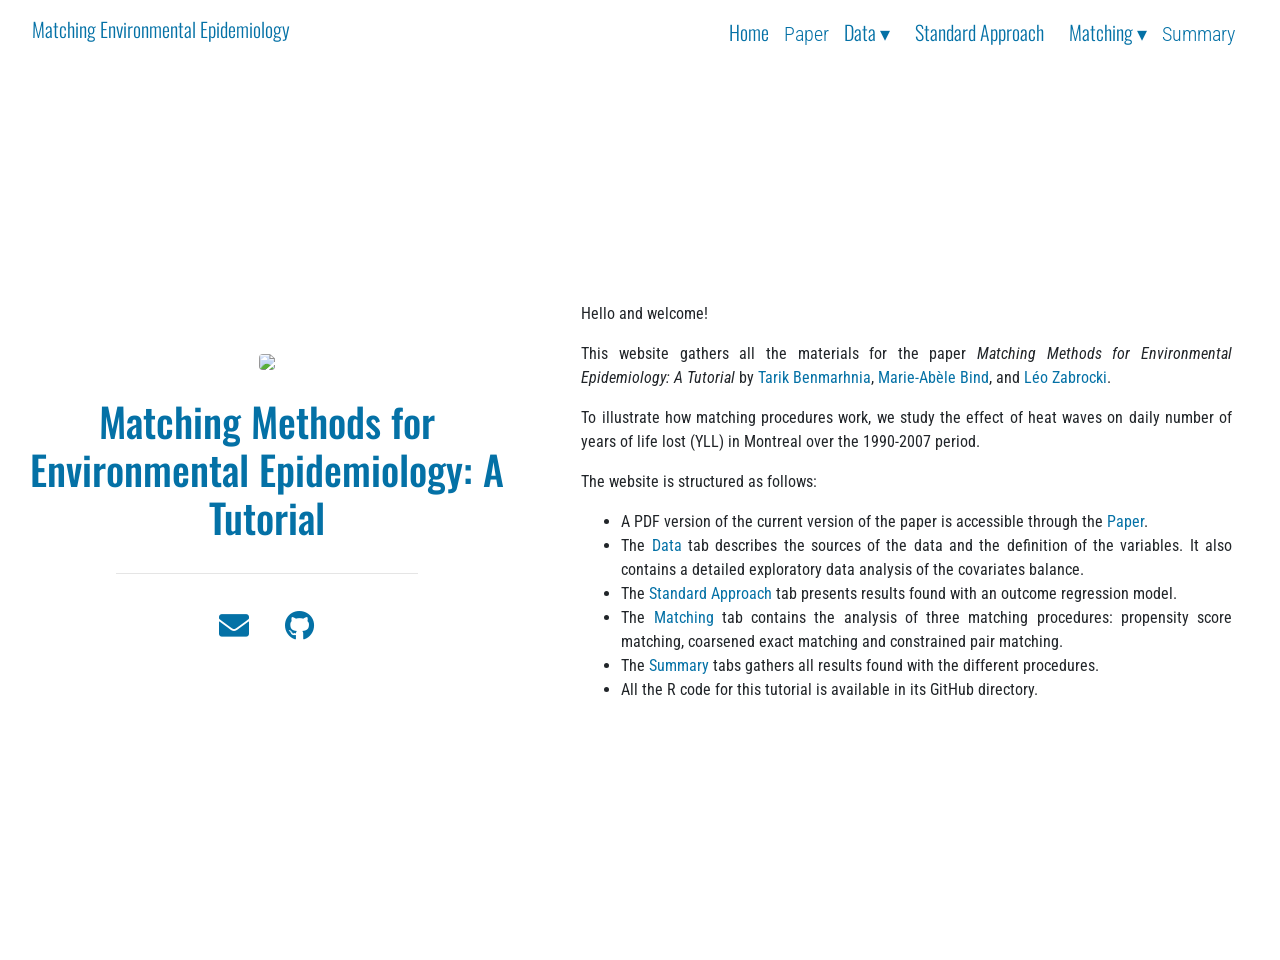
==== commit d5947a9e: "clean website" ====
--- a/docs/index.html
+++ b/docs/index.html
@@ -745,8 +745,8 @@
             --fig-cap-color:   #0471a6;
             /*-- Specify custom fonts ~~~ must be imported above   --*/
             --heading-font:    'Oswald', sans-serif;
-            --mono-font:       'Fira Sans', monospace;
-            --body-font:       'Crimson Pro', serif;
+            --mono-font:       'Roboto Condensed', monospace;
+            --body-font:       'Roboto Condensed', serif;
             --navbar-font:     'Oswald', sans-serif;  /* websites + blogs only */
           }
 
@@ -760,8 +760,8 @@
 
           /*-- ARTICLE TABLE OF CONTENTS --*/
           .d-contents {
-            --heading-size:    18px;
-            --contents-size:   13px;
+            --heading-size:    20px;
+            --contents-size:   18px;
           }
 
           /*-- ARTICLE APPENDIX --*/
@@ -776,9 +776,9 @@
           /* These properties only apply to Distill sites and blogs  */
 
           .distill-site-header {
-            --title-size:       30px;
+            --title-size:       20px;
             --text-color:       #0471a6;
-            --text-size:        30px;
+            --text-size:        20px;
             --hover-color:      #f4a261;
             --bkgd-color:       #FFFFFF;
             --font-weight:      700;
@@ -809,6 +809,9 @@
             color: #0471a6;
           }
 
+          pre.r {
+            background-color: #f8f9fa;
+          }
 
           /* Buttons on home page */
 
@@ -1005,8 +1008,7 @@
           <span class="down-arrow">&#x25BE;</span>
           </button>
           <div class="nav-dropdown-content">
-          <span class="nav-dropdown-header">Sources</span>
-          <span class="nav-dropdown-header">Codebook</span>
+          <span class="nav-dropdown-header">Sources and Codebook</span>
           <a href="eda_covariates_balance.html">EDA</a>
           </div>
           </div>
@@ -1091,7 +1093,7 @@
             <div align="justify">
             <p>Hello and welcome!</p>
             <p>This website gathers all the materials for the paper <em>Matching Methods for Environmental Epidemiology: A Tutorial</em> by <a href="https://profiles.ucsd.edu/tarik.benmarhnia">Tarik Benmarhnia</a>, <a href="https://biostatistics.massgeneral.org/faculty/marie-abele-bind-phd/">Marie-Abèle Bind</a>, and <a href="https://lzabrocki.github.io/">Léo Zabrocki</a>.</p>
-            <p>Decrire ici le but du papier</p>
+            <p>To illustrate how matching procedures work, we study the effect of heat waves on daily number of years of life lost (YLL) in Montreal over the 1990-2007 period.</p>
             <p>The website is structured as follows:</p>
             <ul>
             <li>A PDF version of the current version of the paper is accessible through the <span style="color:#0471a6">Paper</span>.</li>
@@ -1156,7 +1158,7 @@
               <div align="justify">
               <p>Hello and welcome!</p>
               <p>This website gathers all the materials for the paper <em>Matching Methods for Environmental Epidemiology: A Tutorial</em> by <a href="https://profiles.ucsd.edu/tarik.benmarhnia">Tarik Benmarhnia</a>, <a href="https://biostatistics.massgeneral.org/faculty/marie-abele-bind-phd/">Marie-Abèle Bind</a>, and <a href="https://lzabrocki.github.io/">Léo Zabrocki</a>.</p>
-              <p>Decrire ici le but du papier</p>
+              <p>To illustrate how matching procedures work, we study the effect of heat waves on daily number of years of life lost (YLL) in Montreal over the 1990-2007 period.</p>
               <p>The website is structured as follows:</p>
               <ul>
               <li>A PDF version of the current version of the paper is accessible through the <span style="color:#0471a6">Paper</span>.</li>
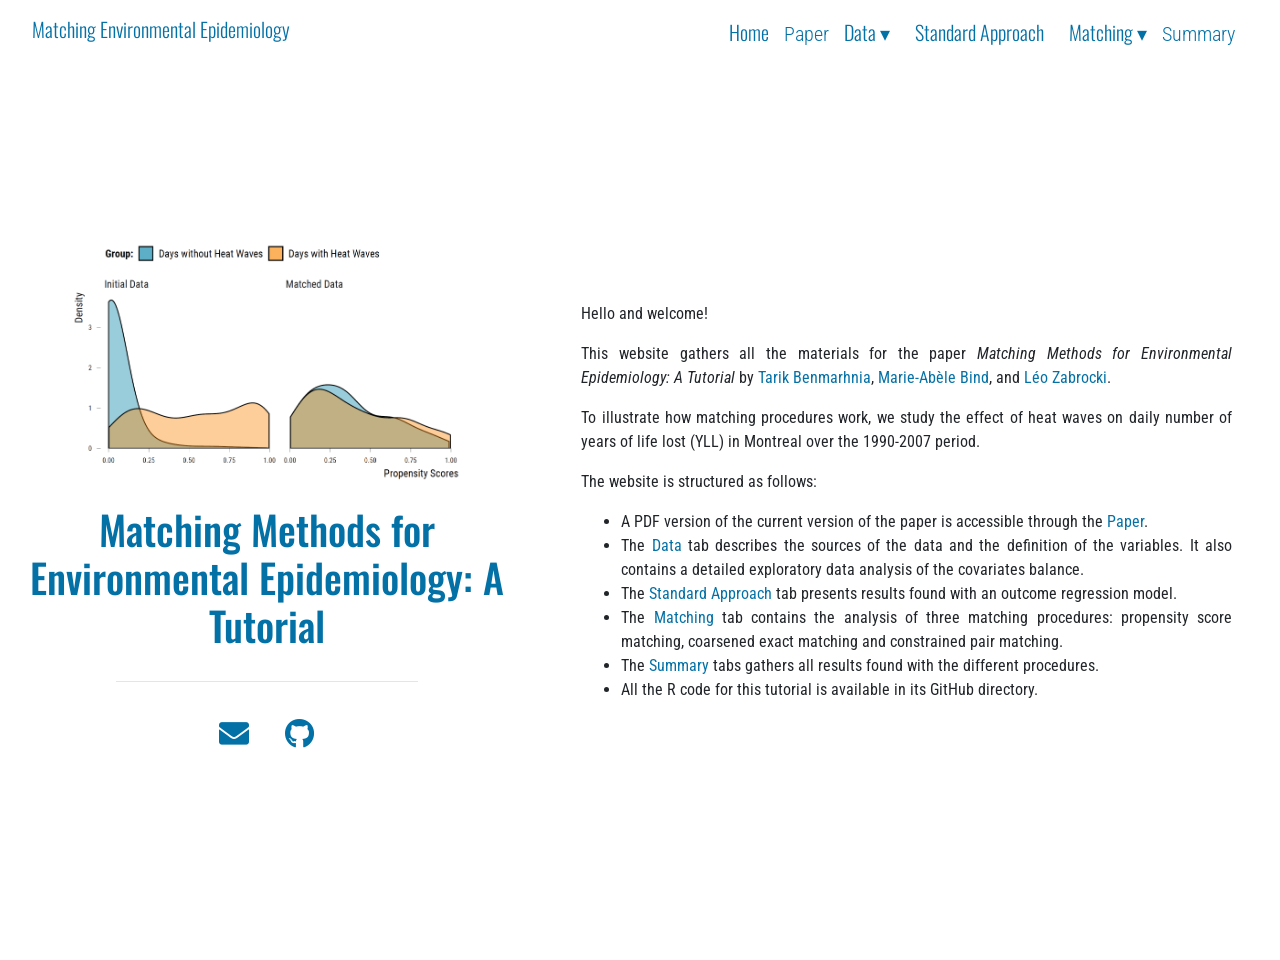
==== commit 06919ddf: "check website" ====
--- a/docs/index.html
+++ b/docs/index.html
@@ -1043,7 +1043,7 @@
         <div class="d-flex flex-column col-5 align-items-center text-center align-self-center">
           <div class="mx-auto text-center">
             <div class="p-3">
-              <img src=3.outputs/cover_picture.png style="height:15rem" class="rounded">
+              <img src=inputs/3.outputs/cover_picture.png style="height:15rem" class="rounded">
             </div>
             <div class="p-2">
               <h1>Matching Methods for Environmental Epidemiology: A Tutorial</h1>
@@ -1114,7 +1114,7 @@
         <div class="d-flex flex-col">
           <div class="mx-auto">
             <div class="p-3 mt-3 text-center">
-              <img src=3.outputs/cover_picture.png style="height:15rem" class="rounded">
+              <img src=inputs/3.outputs/cover_picture.png style="height:15rem" class="rounded">
             </div>
             <div class="p-2 text-center">
               <h1>Matching Methods for Environmental Epidemiology: A Tutorial</h1>
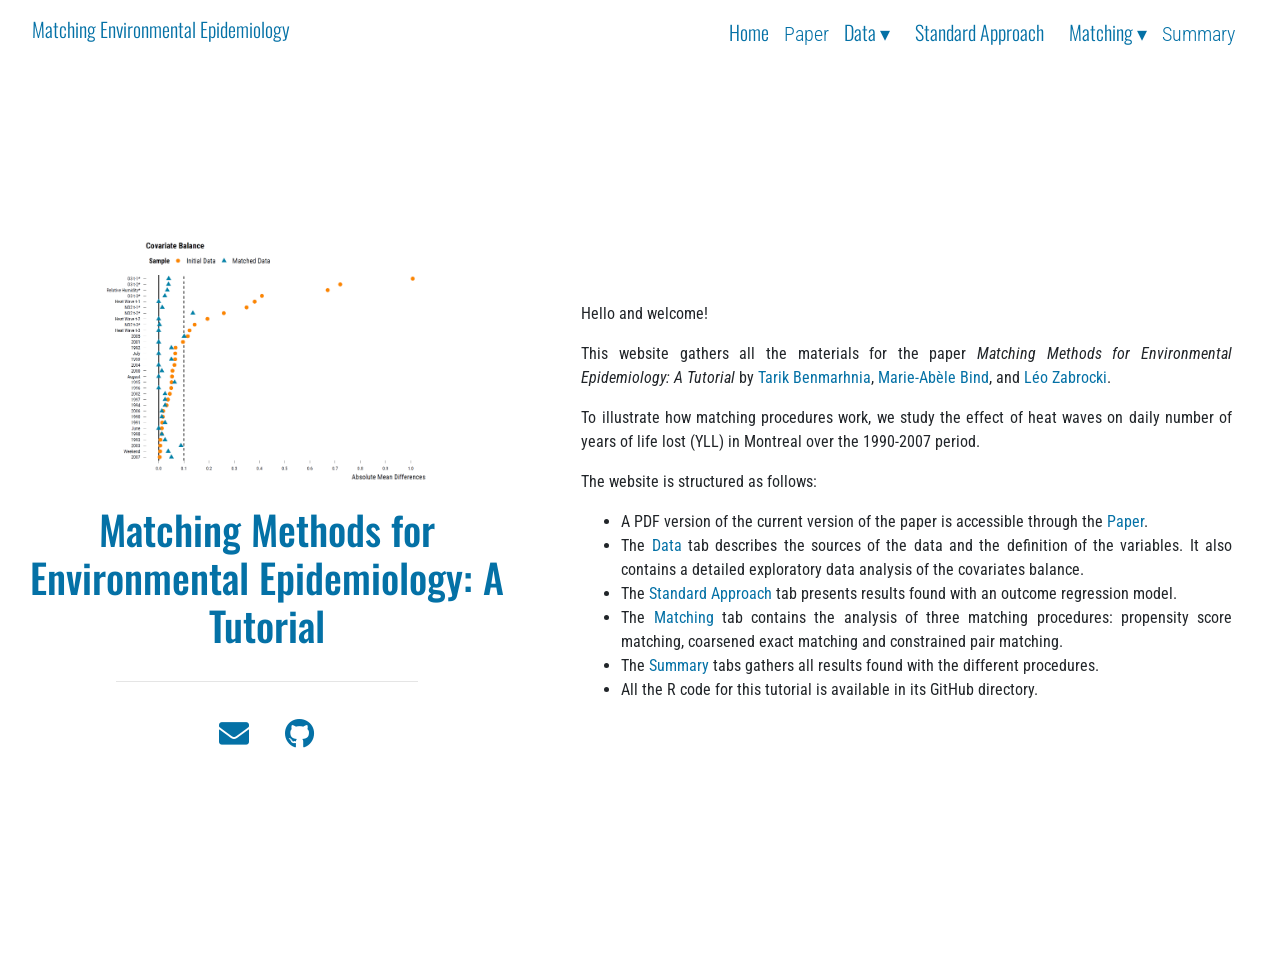
==== commit 784d5425: "update website" ====
--- a/docs/index.html
+++ b/docs/index.html
@@ -728,7 +728,8 @@
           @import url('https://fonts.googleapis.com/css2?family=Fira+Sans');
           @import url('https://fonts.googleapis.com/css2?family=Oswald');
           @import url('https://fonts.googleapis.com/css2?family=Crimson+Pro');
-
+          @import url('https://fonts.googleapis.com/css2?family=Roboto+Mono');
+          @import url('https://fonts.googleapis.com/css2?family=Fira+Mono');
 
           html {
             /*-- Main font sizes --*/
@@ -745,16 +746,16 @@
             --fig-cap-color:   #0471a6;
             /*-- Specify custom fonts ~~~ must be imported above   --*/
             --heading-font:    'Oswald', sans-serif;
-            --mono-font:       'Roboto Condensed', monospace;
+            --mono-font:       'Fira Mono', monospace;
             --body-font:       'Roboto Condensed', serif;
             --navbar-font:     'Oswald', sans-serif;  /* websites + blogs only */
           }
 
           /*-- ARTICLE METADATA --*/
           d-byline {
-            --heading-size:    0.6rem;
+            --heading-size:    18px;
             --heading-color:   rgba(0, 0, 0, 0.5);
-            --body-size:       0.8rem;
+            --body-size:       15px;
             --body-color:      rgba(0, 0, 0, 0.8);
           }
 
@@ -810,7 +811,7 @@
           }
 
           pre.r {
-            background-color: #f8f9fa;
+            background-color: #F8F8F8;
           }
 
           /* Buttons on home page */
@@ -1008,7 +1009,7 @@
           <span class="down-arrow">&#x25BE;</span>
           </button>
           <div class="nav-dropdown-content">
-          <span class="nav-dropdown-header">Sources and Codebook</span>
+          <a href="data_sources_codebook.html">Sources and Codebook</a>
           <a href="eda_covariates_balance.html">EDA</a>
           </div>
           </div>
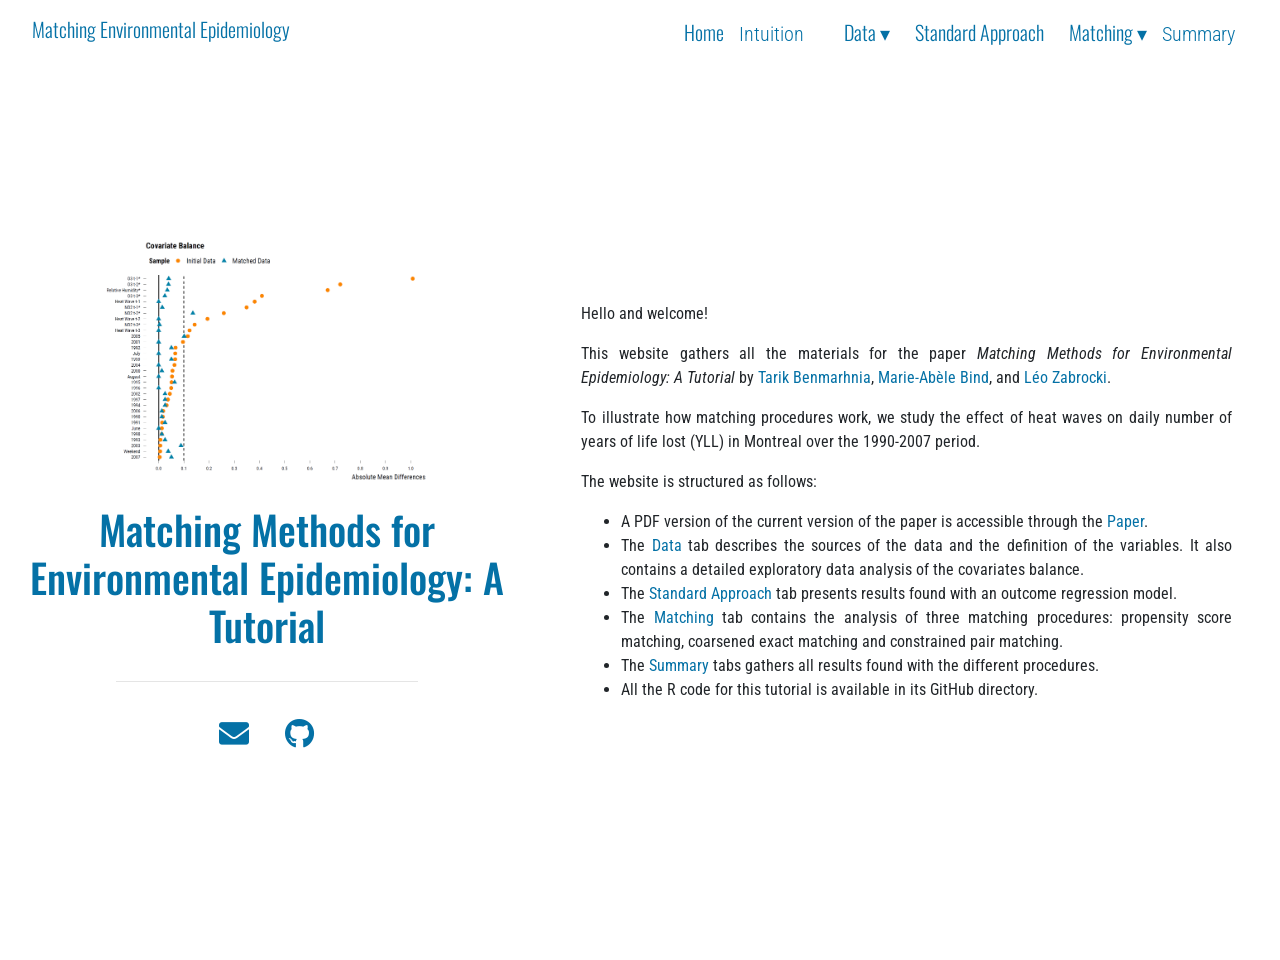
==== commit e042e548: "update website" ====
--- a/docs/index.html
+++ b/docs/index.html
@@ -735,7 +735,7 @@
             /*-- Main font sizes --*/
             --title-size:      50px;
             --body-size:       20px;
-            --code-size:       14px;
+            --code-size:       12px;
             --aside-size:      12px;
             --fig-cap-size:    13px;
             /*-- Main font colors --*/
@@ -1001,7 +1001,8 @@
           </div>
           <div class="nav-right">
           <a href="index.html">Home</a>
-          <span class="nav-dropdown-header">Paper</span>
+          <span class="nav-dropdown-header">Intuition</span>
+          <a href="intuition.html"></a>
           <div class="nav-dropdown">
           <button class="nav-dropbtn">
           Data
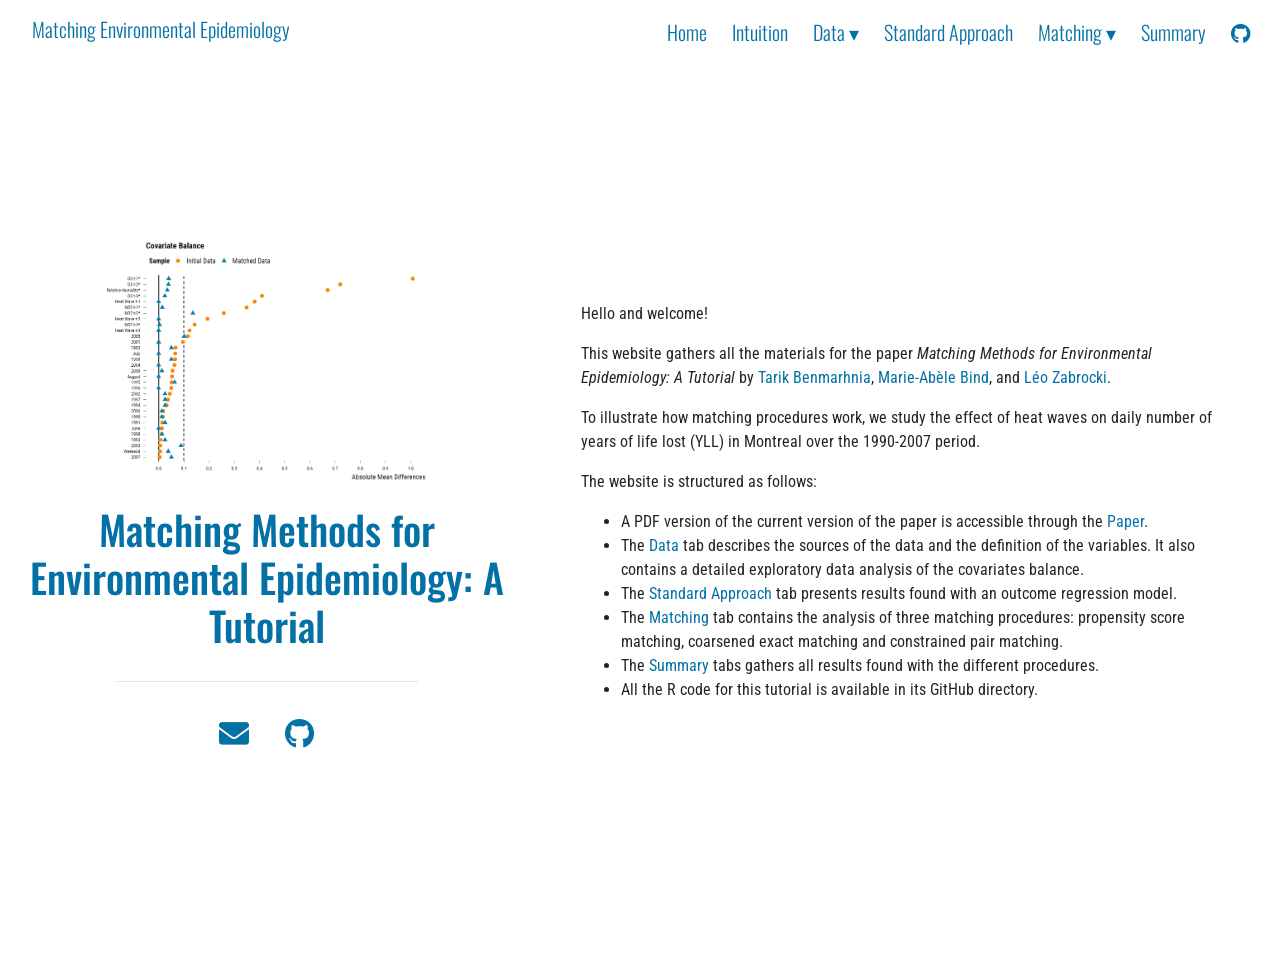
==== commit f77fa15a: "update website" ====
--- a/docs/index.html
+++ b/docs/index.html
@@ -362,265 +362,6 @@
           <link href="site_libs/font-awesome-5.1.0/css/all.css" rel="stylesheet"/>
           <link href="site_libs/font-awesome-5.1.0/css/v4-shims.css" rel="stylesheet"/>
           <script src="site_libs/headroom-0.9.4/headroom.min.js"></script>
-          <script src="site_libs/autocomplete-0.37.1/autocomplete.min.js"></script>
-          <script src="site_libs/fuse-6.4.1/fuse.min.js"></script>
-
-          <script type="application/javascript">
-
-          function getMeta(metaName) {
-            var metas = document.getElementsByTagName('meta');
-            for (let i = 0; i < metas.length; i++) {
-              if (metas[i].getAttribute('name') === metaName) {
-                return metas[i].getAttribute('content');
-              }
-            }
-            return '';
-          }
-
-          function offsetURL(url) {
-            var offset = getMeta('distill:offset');
-            return offset ? offset + '/' + url : url;
-          }
-
-          function createFuseIndex() {
-
-            // create fuse index
-            var options = {
-              keys: [
-                { name: 'title', weight: 20 },
-                { name: 'categories', weight: 15 },
-                { name: 'description', weight: 10 },
-                { name: 'contents', weight: 5 },
-              ],
-              ignoreLocation: true,
-              threshold: 0
-            };
-            var fuse = new window.Fuse([], options);
-
-            // fetch the main search.json
-            return fetch(offsetURL('search.json'))
-              .then(function(response) {
-                if (response.status == 200) {
-                  return response.json().then(function(json) {
-                    // index main articles
-                    json.articles.forEach(function(article) {
-                      fuse.add(article);
-                    });
-                    // download collections and index their articles
-                    return Promise.all(json.collections.map(function(collection) {
-                      return fetch(offsetURL(collection)).then(function(response) {
-                        if (response.status === 200) {
-                          return response.json().then(function(articles) {
-                            articles.forEach(function(article) {
-                              fuse.add(article);
-                            });
-                          })
-                        } else {
-                          return Promise.reject(
-                            new Error('Unexpected status from search index request: ' +
-                                      response.status)
-                          );
-                        }
-                      });
-                    })).then(function() {
-                      return fuse;
-                    });
-                  });
-
-                } else {
-                  return Promise.reject(
-                    new Error('Unexpected status from search index request: ' +
-                                response.status)
-                  );
-                }
-              });
-          }
-
-          window.document.addEventListener("DOMContentLoaded", function (event) {
-
-            // get search element (bail if we don't have one)
-            var searchEl = window.document.getElementById('distill-search');
-            if (!searchEl)
-              return;
-
-            createFuseIndex()
-              .then(function(fuse) {
-
-                // make search box visible
-                searchEl.classList.remove('hidden');
-
-                // initialize autocomplete
-                var options = {
-                  autoselect: true,
-                  hint: false,
-                  minLength: 2,
-                };
-                window.autocomplete(searchEl, options, [{
-                  source: function(query, callback) {
-                    const searchOptions = {
-                      isCaseSensitive: false,
-                      shouldSort: true,
-                      minMatchCharLength: 2,
-                      limit: 10,
-                    };
-                    var results = fuse.search(query, searchOptions);
-                    callback(results
-                      .map(function(result) { return result.item; })
-                    );
-                  },
-                  templates: {
-                    suggestion: function(suggestion) {
-                      var img = suggestion.preview && Object.keys(suggestion.preview).length > 0
-                        ? `<img src="${offsetURL(suggestion.preview)}"</img>`
-                        : '';
-                      var html = `
-                        <div class="search-item">
-                          <h3>${suggestion.title}</h3>
-                          <div class="search-item-description">
-                            ${suggestion.description || ''}
-                          </div>
-                          <div class="search-item-preview">
-                            ${img}
-                          </div>
-                        </div>
-                      `;
-                      return html;
-                    }
-                  }
-                }]).on('autocomplete:selected', function(event, suggestion) {
-                  window.location.href = offsetURL(suggestion.path);
-                });
-                // remove inline display style on autocompleter (we want to
-                // manage responsive display via css)
-                $('.algolia-autocomplete').css("display", "");
-              })
-              .catch(function(error) {
-                console.log(error);
-              });
-
-          });
-
-          </script>
-
-          <style type="text/css">
-
-          .nav-search {
-            font-size: x-small;
-          }
-
-          /* Algolioa Autocomplete */
-
-          .algolia-autocomplete {
-            display: inline-block;
-            margin-left: 10px;
-            vertical-align: sub;
-            background-color: white;
-            color: black;
-            padding: 6px;
-            padding-top: 8px;
-            padding-bottom: 0;
-            border-radius: 6px;
-            border: 1px #0F2E3D solid;
-            width: 180px;
-          }
-
-
-          @media screen and (max-width: 768px) {
-            .distill-site-nav .algolia-autocomplete {
-              display: none;
-              visibility: hidden;
-            }
-            .distill-site-nav.responsive .algolia-autocomplete {
-              display: inline-block;
-              visibility: visible;
-            }
-            .distill-site-nav.responsive .algolia-autocomplete .aa-dropdown-menu {
-              margin-left: 0;
-              width: 400px;
-              max-height: 400px;
-            }
-          }
-
-          .algolia-autocomplete .aa-input, .algolia-autocomplete .aa-hint {
-            width: 90%;
-            outline: none;
-            border: none;
-          }
-
-          .algolia-autocomplete .aa-hint {
-            color: #999;
-          }
-          .algolia-autocomplete .aa-dropdown-menu {
-            width: 550px;
-            max-height: 70vh;
-            overflow-x: visible;
-            overflow-y: scroll;
-            padding: 5px;
-            margin-top: 3px;
-            margin-left: -150px;
-            background-color: #fff;
-            border-radius: 5px;
-            border: 1px solid #999;
-            border-top: none;
-          }
-
-          .algolia-autocomplete .aa-dropdown-menu .aa-suggestion {
-            cursor: pointer;
-            padding: 5px 4px;
-            border-bottom: 1px solid #eee;
-          }
-
-          .algolia-autocomplete .aa-dropdown-menu .aa-suggestion:last-of-type {
-            border-bottom: none;
-            margin-bottom: 2px;
-          }
-
-          .algolia-autocomplete .aa-dropdown-menu .aa-suggestion .search-item {
-            overflow: hidden;
-            font-size: 0.8em;
-            line-height: 1.4em;
-          }
-
-          .algolia-autocomplete .aa-dropdown-menu .aa-suggestion .search-item h3 {
-            font-size: 1rem;
-            margin-block-start: 0;
-            margin-block-end: 5px;
-          }
-
-          .algolia-autocomplete .aa-dropdown-menu .aa-suggestion .search-item-description {
-            display: inline-block;
-            overflow: hidden;
-            height: 2.8em;
-            width: 80%;
-            margin-right: 4%;
-          }
-
-          .algolia-autocomplete .aa-dropdown-menu .aa-suggestion .search-item-preview {
-            display: inline-block;
-            width: 15%;
-          }
-
-          .algolia-autocomplete .aa-dropdown-menu .aa-suggestion .search-item-preview img {
-            height: 3em;
-            width: auto;
-            display: none;
-          }
-
-          .algolia-autocomplete .aa-dropdown-menu .aa-suggestion .search-item-preview img[src] {
-            display: initial;
-          }
-
-          .algolia-autocomplete .aa-dropdown-menu .aa-suggestion.aa-cursor {
-            background-color: #eee;
-          }
-          .algolia-autocomplete .aa-dropdown-menu .aa-suggestion em {
-            font-weight: bold;
-            font-style: normal;
-          }
-
-          </style>
-
-
           <!--/radix_placeholder_navigation_in_header-->
           <!--radix_placeholder_site_in_header-->
           <!--/radix_placeholder_site_in_header-->
@@ -708,8 +449,7 @@
           /*-- Additional custom styles --*/
           /* Add any additional CSS rules below                      */
           </style>
-          <style type="text/css">
-          /* base variables */
+          <style type="text/css">/* base variables */
 
           /* Edit the CSS properties in this file to create a custom
              Distill theme. Only edit values in the right column
@@ -724,18 +464,14 @@
           /* Optional: embed custom fonts here with `@import`          */
           /* This must remain at the top of this file.                 */
           @import url('https://fonts.googleapis.com/css2?family=Roboto+Condensed');
-          @import url('https://fonts.googleapis.com/css2?family=Roboto');
-          @import url('https://fonts.googleapis.com/css2?family=Fira+Sans');
           @import url('https://fonts.googleapis.com/css2?family=Oswald');
-          @import url('https://fonts.googleapis.com/css2?family=Crimson+Pro');
-          @import url('https://fonts.googleapis.com/css2?family=Roboto+Mono');
           @import url('https://fonts.googleapis.com/css2?family=Fira+Mono');
 
           html {
             /*-- Main font sizes --*/
             --title-size:      50px;
             --body-size:       20px;
-            --code-size:       12px;
+            --code-size:       14px;
             --aside-size:      12px;
             --fig-cap-size:    13px;
             /*-- Main font colors --*/
@@ -810,9 +546,11 @@
             color: #0471a6;
           }
 
-          pre.r {
-            background-color: #F8F8F8;
-          }
+          /* Postcard headers */
+          h1, h2, h3 {
+            color: #0471a6;
+          }
+
 
           /* Buttons on home page */
 
@@ -831,8 +569,7 @@
           aside {
               float: right;
               color: blue;
-          }
-          </style>
+          }</style>
           <style type="text/css">
           /* base style */
 
@@ -1001,8 +738,7 @@
           </div>
           <div class="nav-right">
           <a href="index.html">Home</a>
-          <span class="nav-dropdown-header">Intuition</span>
-          <a href="intuition.html"></a>
+          <a href="intuition.html">Intuition</a>
           <div class="nav-dropdown">
           <button class="nav-dropbtn">
           Data
@@ -1022,16 +758,15 @@
           <span class="down-arrow">&#x25BE;</span>
           </button>
           <div class="nav-dropdown-content">
-          <span class="nav-dropdown-header">Propensity Score Matching</span>
-          <a href="propensity_score_matching.html"></a>
-          <span class="nav-dropdown-header">Coarsened Exact Matching</span>
-          <a href="coarsened_exact_matching.html"></a>
-          <span class="nav-dropdown-header">Constrained Pair Matching</span>
-          <a href="constrained_pair_matching.html"></a>
+          <a href="propensity_score_matching.html">Propensity Score Matching</a>
+          <a href="coarsened_exact_matching.html">Coarsened Exact Matching</a>
+          <a href="constrained_pair_matching.html">Constrained Pair Matching</a>
           </div>
           </div>
-          <span class="nav-dropdown-header">Summary</span>
-          <a href="summary_results.html"></a>
+          <a href="summary_results.html">Summary</a>
+          <a href="https://github.com/lzabrocki/tutorial_matching_envi_epi" aria-label="Link to source">
+          <i class="fab fa-github" aria-hidden="true"></i>
+          </a>
           <a href="javascript:void(0);" class="nav-toggle">&#9776;</a>
           </div>
           </nav>
@@ -1075,24 +810,6 @@
         </div>
 <div class="d-flex flex-column col px-5 align-items-center align-self-center mh-100" style="overflow-y: none;">
           <div class="my-5" id="content">
-            <style type="text/css">
-            a:link {
-              color: #0471a6;
-            }
-
-            a:hover {
-              color: #f4a261;
-            }
-
-            a:visited {
-              color: #0471a6;
-            }
-
-            h1 {
-              color: #0471a6;
-            }
-            </style>
-            <div align="justify">
             <p>Hello and welcome!</p>
             <p>This website gathers all the materials for the paper <em>Matching Methods for Environmental Epidemiology: A Tutorial</em> by <a href="https://profiles.ucsd.edu/tarik.benmarhnia">Tarik Benmarhnia</a>, <a href="https://biostatistics.massgeneral.org/faculty/marie-abele-bind-phd/">Marie-Abèle Bind</a>, and <a href="https://lzabrocki.github.io/">Léo Zabrocki</a>.</p>
             <p>To illustrate how matching procedures work, we study the effect of heat waves on daily number of years of life lost (YLL) in Montreal over the 1990-2007 period.</p>
@@ -1105,7 +822,6 @@
             <li>The <span style="color:#0471a6">Summary</span> tabs gathers all results found with the different procedures.</li>
             <li>All the R code for this tutorial is available in its GitHub directory.</li>
             </ul>
-            </div>
           </div>
         </div>
       </div>
@@ -1140,24 +856,6 @@
               </div>
             </div>
             <div class="p pt-4 px-5">
-              <style type="text/css">
-              a:link {
-                color: #0471a6;
-              }
-
-              a:hover {
-                color: #f4a261;
-              }
-
-              a:visited {
-                color: #0471a6;
-              }
-
-              h1 {
-                color: #0471a6;
-              }
-              </style>
-              <div align="justify">
               <p>Hello and welcome!</p>
               <p>This website gathers all the materials for the paper <em>Matching Methods for Environmental Epidemiology: A Tutorial</em> by <a href="https://profiles.ucsd.edu/tarik.benmarhnia">Tarik Benmarhnia</a>, <a href="https://biostatistics.massgeneral.org/faculty/marie-abele-bind-phd/">Marie-Abèle Bind</a>, and <a href="https://lzabrocki.github.io/">Léo Zabrocki</a>.</p>
               <p>To illustrate how matching procedures work, we study the effect of heat waves on daily number of years of life lost (YLL) in Montreal over the 1990-2007 period.</p>
@@ -1170,7 +868,6 @@
               <li>The <span style="color:#0471a6">Summary</span> tabs gathers all results found with the different procedures.</li>
               <li>All the R code for this tutorial is available in its GitHub directory.</li>
               </ul>
-              </div>
             </div>
         </div>
       </div>
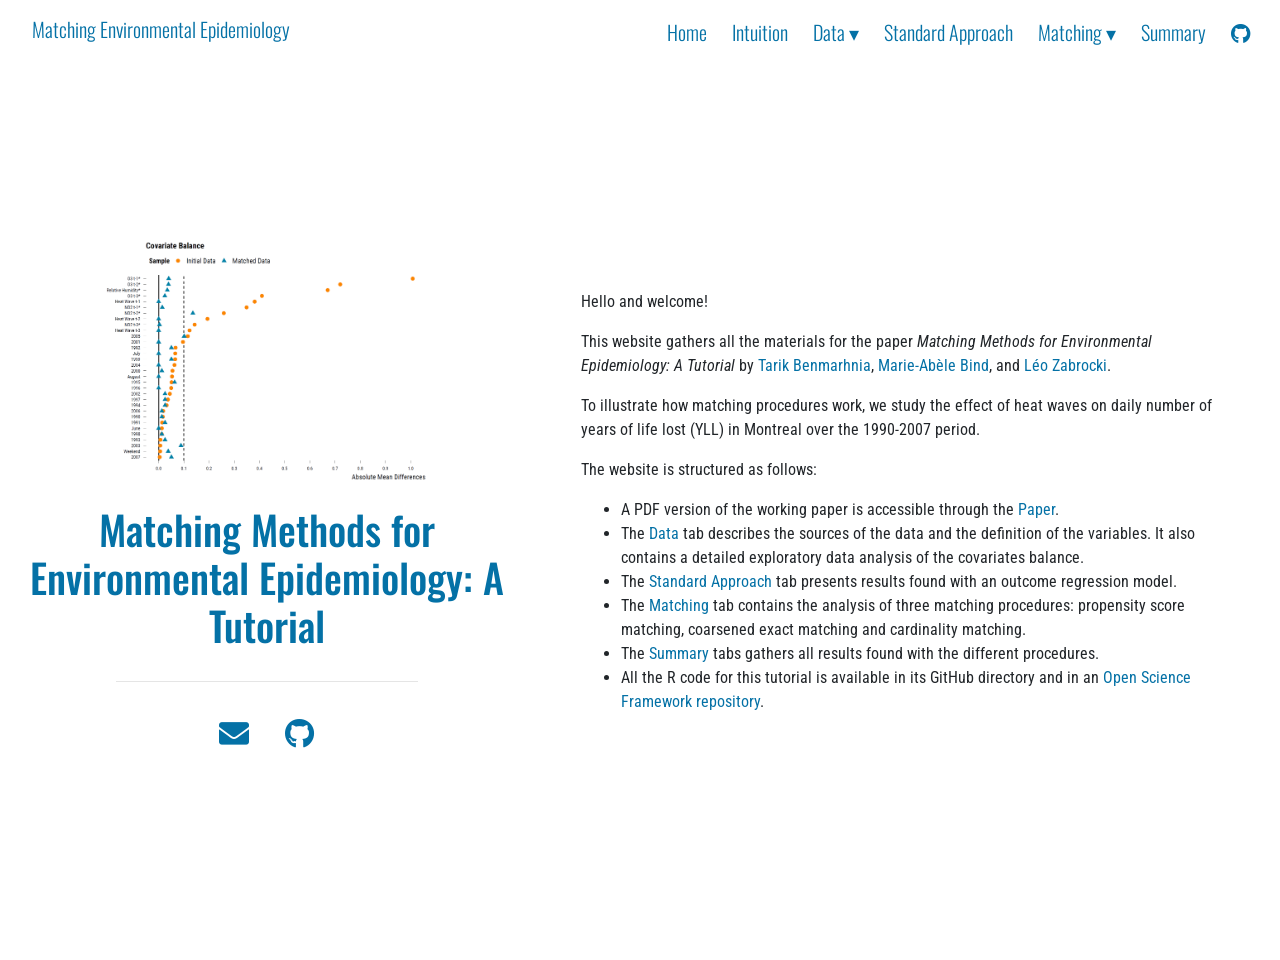
==== commit 783e49f9: "update website + add cardinality matching" ====
--- a/docs/index.html
+++ b/docs/index.html
@@ -11,7 +11,8 @@
     <link href="https://fonts.googleapis.com/css2?family=Roboto+Slab&display=swap" rel="stylesheet">
     <style type="text/css">body {font-family: 'Roboto Slab', serif;}</style>
 
-    <title>Matching Methods for Environmental Epidemiology: A Tutorial</title>
+    <title>Matching Methods for Environmental Epidemiology: A
+Tutorial</title>
 
     
           <!--radix_placeholder_navigation_in_header-->
@@ -760,7 +761,7 @@
           <div class="nav-dropdown-content">
           <a href="propensity_score_matching.html">Propensity Score Matching</a>
           <a href="coarsened_exact_matching.html">Coarsened Exact Matching</a>
-          <a href="constrained_pair_matching.html">Constrained Pair Matching</a>
+          <a href="cardinality_matching.html">Cardinality Matching</a>
           </div>
           </div>
           <a href="summary_results.html">Summary</a>
@@ -783,7 +784,8 @@
               <img src=inputs/3.outputs/cover_picture.png style="height:15rem" class="rounded">
             </div>
             <div class="p-2">
-              <h1>Matching Methods for Environmental Epidemiology: A Tutorial</h1>
+              <h1>Matching Methods for Environmental Epidemiology: A
+Tutorial</h1>
             </div>
             <hr style="width:60%;"/>
             <div class="p-2">
@@ -811,16 +813,39 @@
 <div class="d-flex flex-column col px-5 align-items-center align-self-center mh-100" style="overflow-y: none;">
           <div class="my-5" id="content">
             <p>Hello and welcome!</p>
-            <p>This website gathers all the materials for the paper <em>Matching Methods for Environmental Epidemiology: A Tutorial</em> by <a href="https://profiles.ucsd.edu/tarik.benmarhnia">Tarik Benmarhnia</a>, <a href="https://biostatistics.massgeneral.org/faculty/marie-abele-bind-phd/">Marie-Abèle Bind</a>, and <a href="https://lzabrocki.github.io/">Léo Zabrocki</a>.</p>
-            <p>To illustrate how matching procedures work, we study the effect of heat waves on daily number of years of life lost (YLL) in Montreal over the 1990-2007 period.</p>
+            <p>This website gathers all the materials for the paper
+            <em>Matching Methods for Environmental Epidemiology: A
+            Tutorial</em> by <a
+            href="https://profiles.ucsd.edu/tarik.benmarhnia">Tarik
+            Benmarhnia</a>, <a
+            href="https://biostatistics.massgeneral.org/faculty/marie-abele-bind-phd/">Marie-Abèle
+            Bind</a>, and <a href="https://lzabrocki.github.io/">Léo
+            Zabrocki</a>.</p>
+            <p>To illustrate how matching procedures work, we study the
+            effect of heat waves on daily number of years of life lost
+            (YLL) in Montreal over the 1990-2007 period.</p>
             <p>The website is structured as follows:</p>
             <ul>
-            <li>A PDF version of the current version of the paper is accessible through the <span style="color:#0471a6">Paper</span>.</li>
-            <li>The <span style="color:#0471a6">Data</span> tab describes the sources of the data and the definition of the variables. It also contains a detailed exploratory data analysis of the covariates balance.</li>
-            <li>The <span style="color:#0471a6">Standard Approach</span> tab presents results found with an outcome regression model.</li>
-            <li>The <span style="color:#0471a6">Matching</span> tab contains the analysis of three matching procedures: propensity score matching, coarsened exact matching and constrained pair matching.</li>
-            <li>The <span style="color:#0471a6">Summary</span> tabs gathers all results found with the different procedures.</li>
-            <li>All the R code for this tutorial is available in its GitHub directory.</li>
+            <li>A PDF version of the working paper is accessible through
+            the <span style="color:#0471a6">Paper</span>.</li>
+            <li>The <span style="color:#0471a6">Data</span> tab
+            describes the sources of the data and the definition of the
+            variables. It also contains a detailed exploratory data
+            analysis of the covariates balance.</li>
+            <li>The <span style="color:#0471a6">Standard Approach</span>
+            tab presents results found with an outcome regression
+            model.</li>
+            <li>The <span style="color:#0471a6">Matching</span> tab
+            contains the analysis of three matching procedures:
+            propensity score matching, coarsened exact matching and
+            cardinality matching.</li>
+            <li>The <span style="color:#0471a6">Summary</span> tabs
+            gathers all results found with the different
+            procedures.</li>
+            <li>All the R code for this tutorial is available in its
+            GitHub directory and in an <a
+            href="https://osf.io/tvdnf/">Open Science Framework
+            repository</a>.</li>
             </ul>
           </div>
         </div>
@@ -835,7 +860,8 @@
               <img src=inputs/3.outputs/cover_picture.png style="height:15rem" class="rounded">
             </div>
             <div class="p-2 text-center">
-              <h1>Matching Methods for Environmental Epidemiology: A Tutorial</h1>
+              <h1>Matching Methods for Environmental Epidemiology: A
+Tutorial</h1>
             </div>
             <hr style="width:60%;"/>
 
@@ -857,16 +883,39 @@
             </div>
             <div class="p pt-4 px-5">
               <p>Hello and welcome!</p>
-              <p>This website gathers all the materials for the paper <em>Matching Methods for Environmental Epidemiology: A Tutorial</em> by <a href="https://profiles.ucsd.edu/tarik.benmarhnia">Tarik Benmarhnia</a>, <a href="https://biostatistics.massgeneral.org/faculty/marie-abele-bind-phd/">Marie-Abèle Bind</a>, and <a href="https://lzabrocki.github.io/">Léo Zabrocki</a>.</p>
-              <p>To illustrate how matching procedures work, we study the effect of heat waves on daily number of years of life lost (YLL) in Montreal over the 1990-2007 period.</p>
+              <p>This website gathers all the materials for the paper
+              <em>Matching Methods for Environmental Epidemiology: A
+              Tutorial</em> by <a
+              href="https://profiles.ucsd.edu/tarik.benmarhnia">Tarik
+              Benmarhnia</a>, <a
+              href="https://biostatistics.massgeneral.org/faculty/marie-abele-bind-phd/">Marie-Abèle
+              Bind</a>, and <a href="https://lzabrocki.github.io/">Léo
+              Zabrocki</a>.</p>
+              <p>To illustrate how matching procedures work, we study
+              the effect of heat waves on daily number of years of life
+              lost (YLL) in Montreal over the 1990-2007 period.</p>
               <p>The website is structured as follows:</p>
               <ul>
-              <li>A PDF version of the current version of the paper is accessible through the <span style="color:#0471a6">Paper</span>.</li>
-              <li>The <span style="color:#0471a6">Data</span> tab describes the sources of the data and the definition of the variables. It also contains a detailed exploratory data analysis of the covariates balance.</li>
-              <li>The <span style="color:#0471a6">Standard Approach</span> tab presents results found with an outcome regression model.</li>
-              <li>The <span style="color:#0471a6">Matching</span> tab contains the analysis of three matching procedures: propensity score matching, coarsened exact matching and constrained pair matching.</li>
-              <li>The <span style="color:#0471a6">Summary</span> tabs gathers all results found with the different procedures.</li>
-              <li>All the R code for this tutorial is available in its GitHub directory.</li>
+              <li>A PDF version of the working paper is accessible
+              through the <span style="color:#0471a6">Paper</span>.</li>
+              <li>The <span style="color:#0471a6">Data</span> tab
+              describes the sources of the data and the definition of
+              the variables. It also contains a detailed exploratory
+              data analysis of the covariates balance.</li>
+              <li>The <span style="color:#0471a6">Standard
+              Approach</span> tab presents results found with an outcome
+              regression model.</li>
+              <li>The <span style="color:#0471a6">Matching</span> tab
+              contains the analysis of three matching procedures:
+              propensity score matching, coarsened exact matching and
+              cardinality matching.</li>
+              <li>The <span style="color:#0471a6">Summary</span> tabs
+              gathers all results found with the different
+              procedures.</li>
+              <li>All the R code for this tutorial is available in its
+              GitHub directory and in an <a
+              href="https://osf.io/tvdnf/">Open Science Framework
+              repository</a>.</li>
               </ul>
             </div>
         </div>
